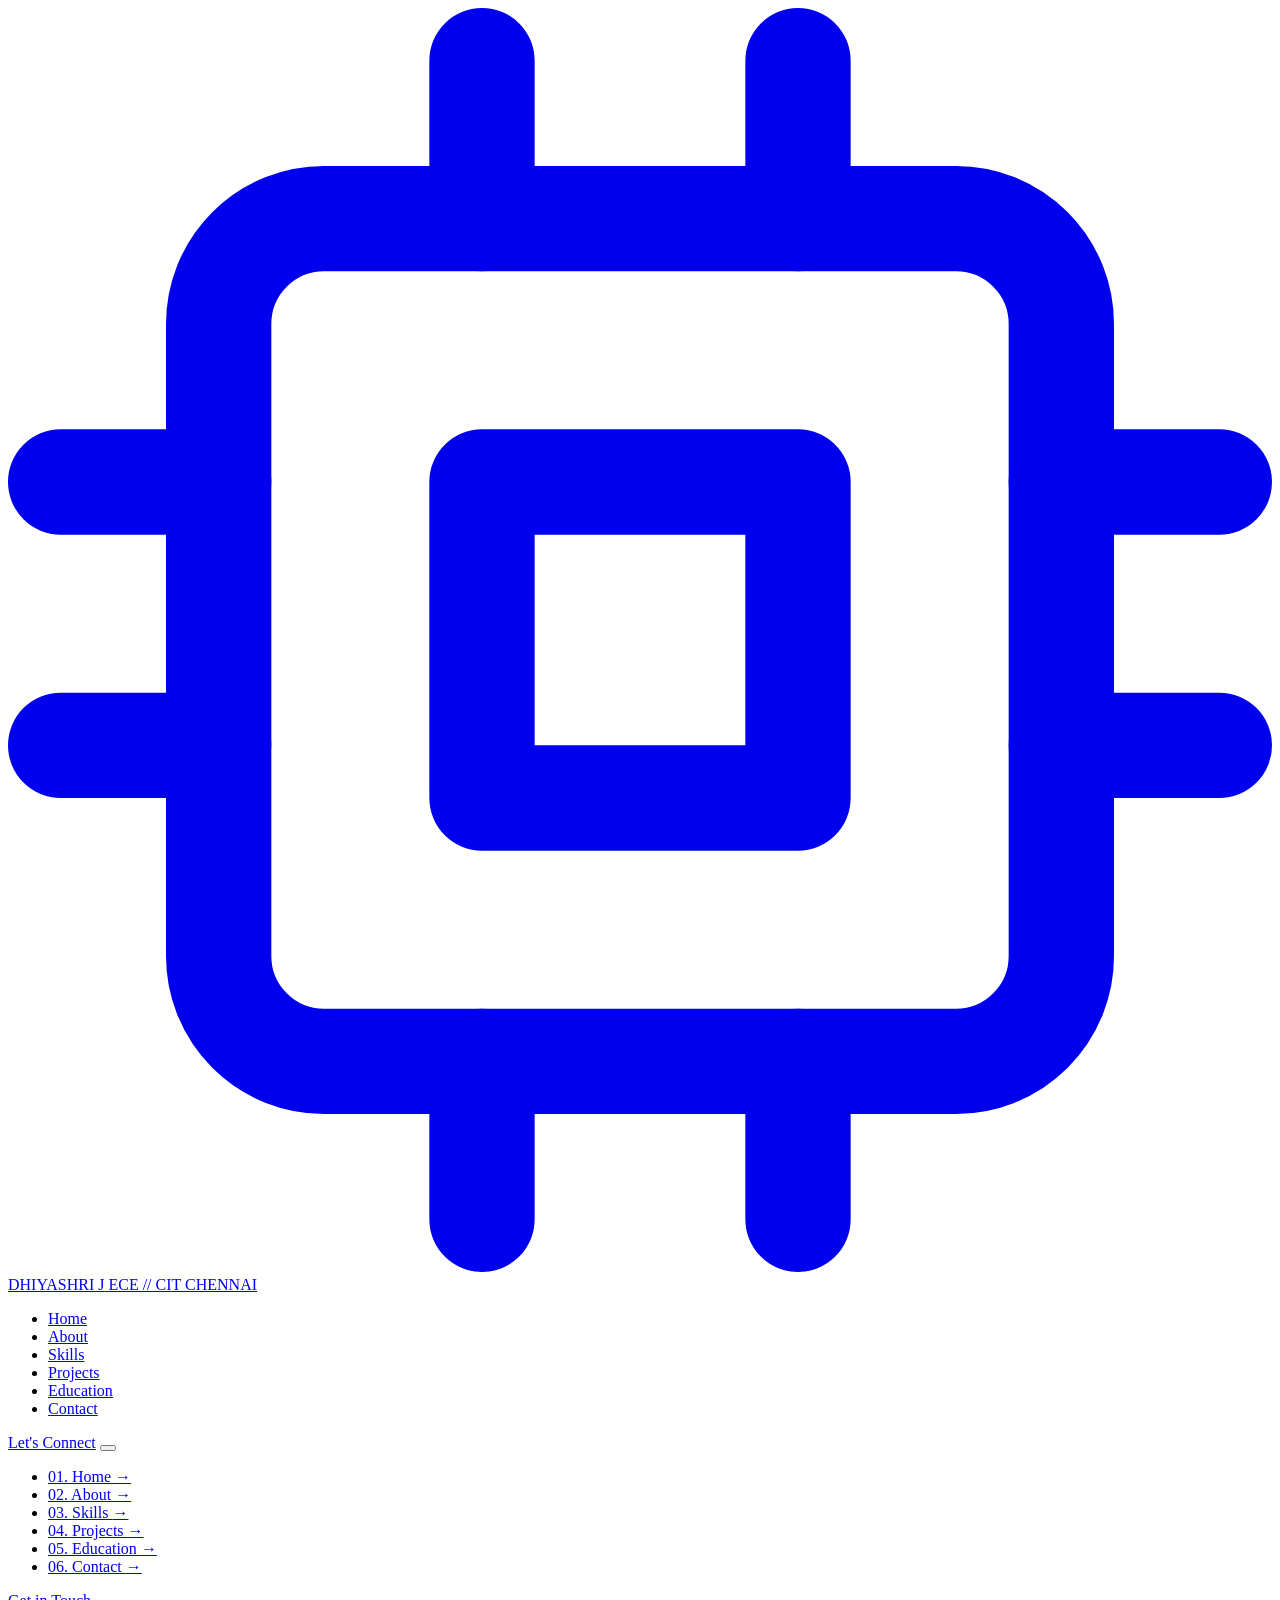
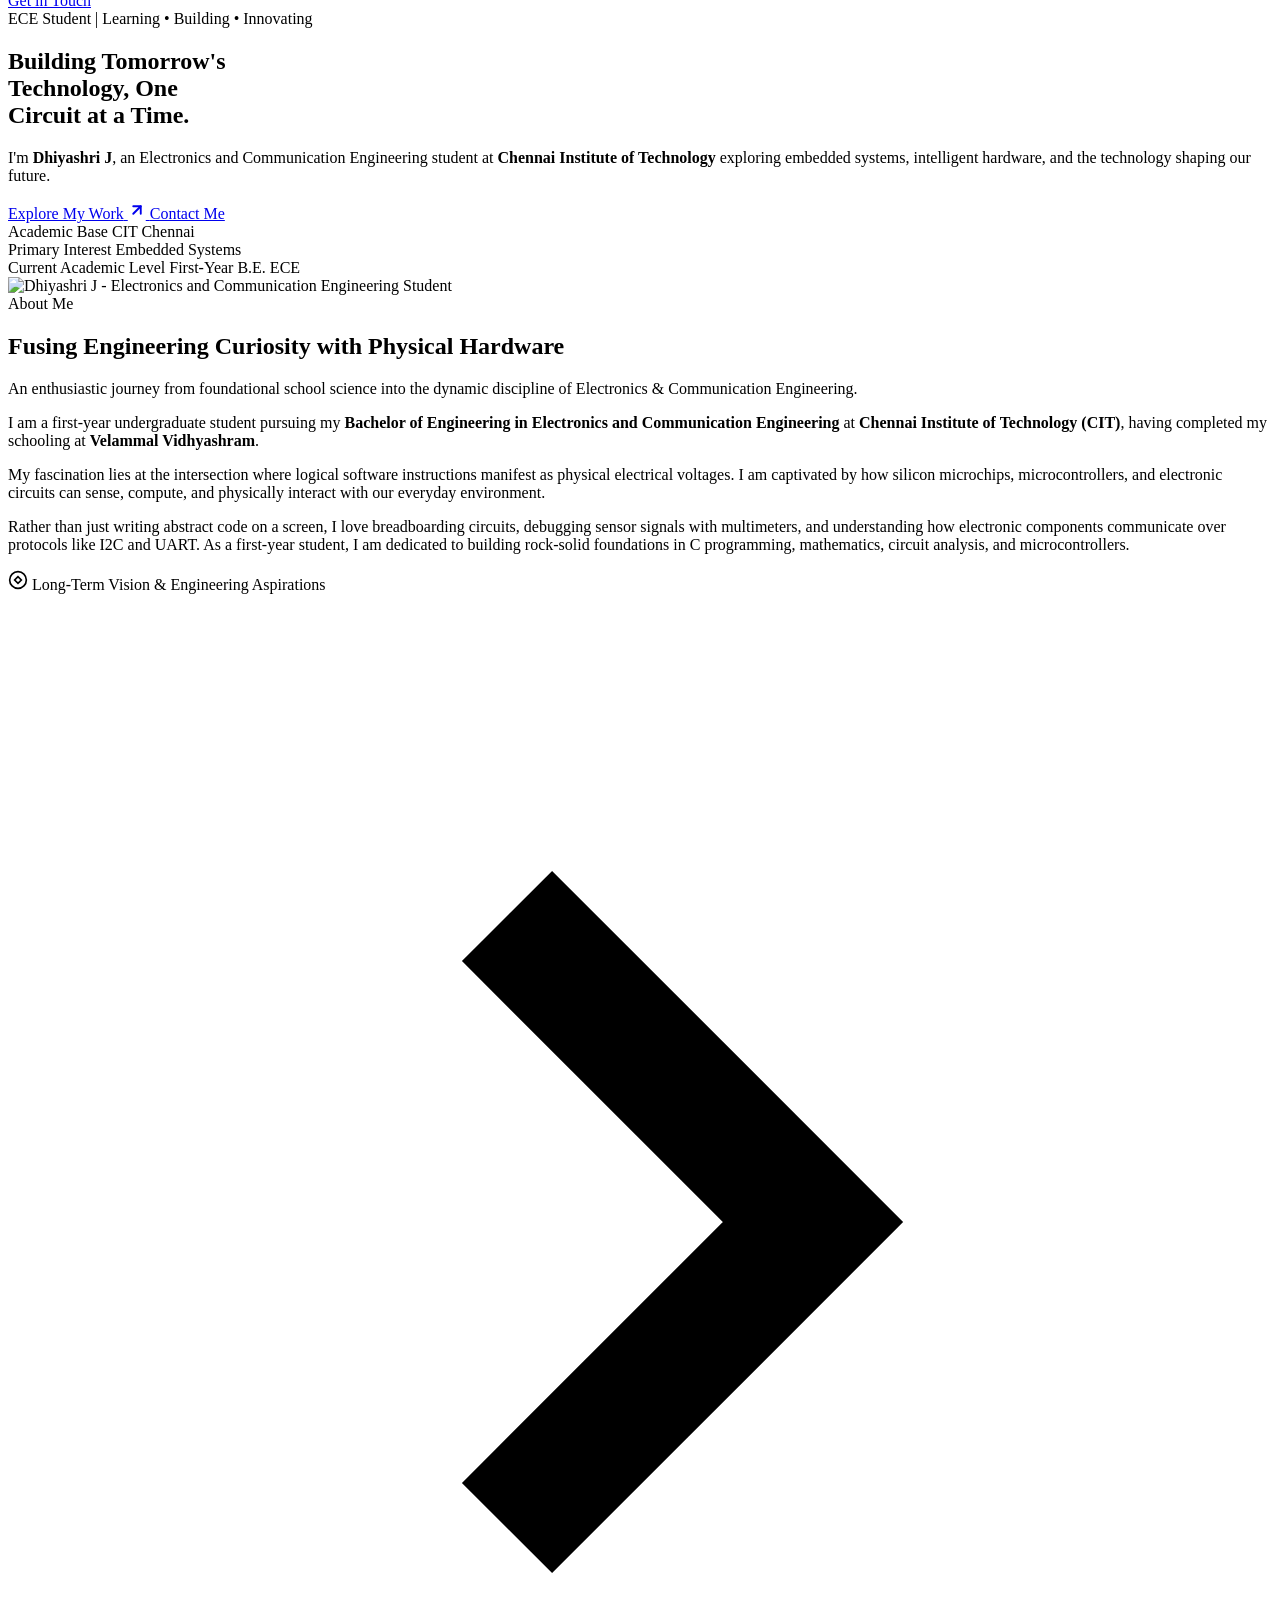
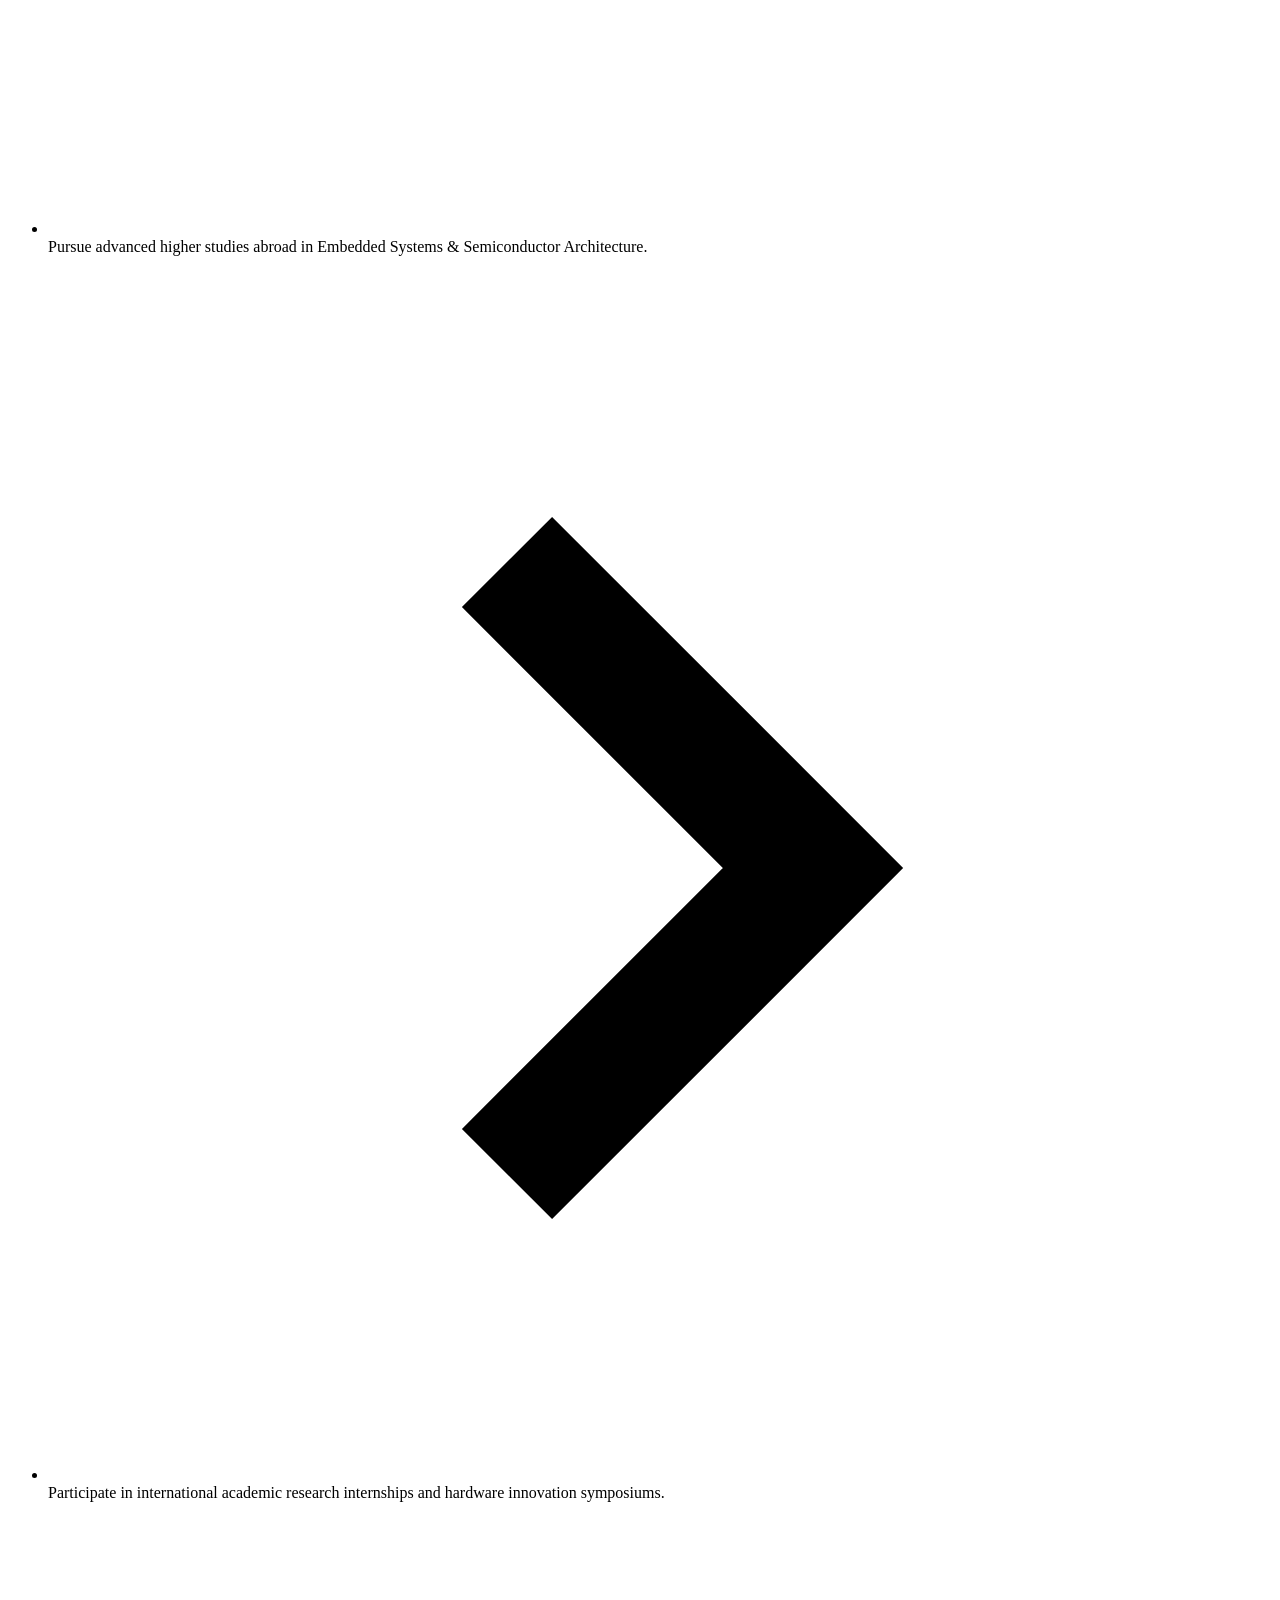
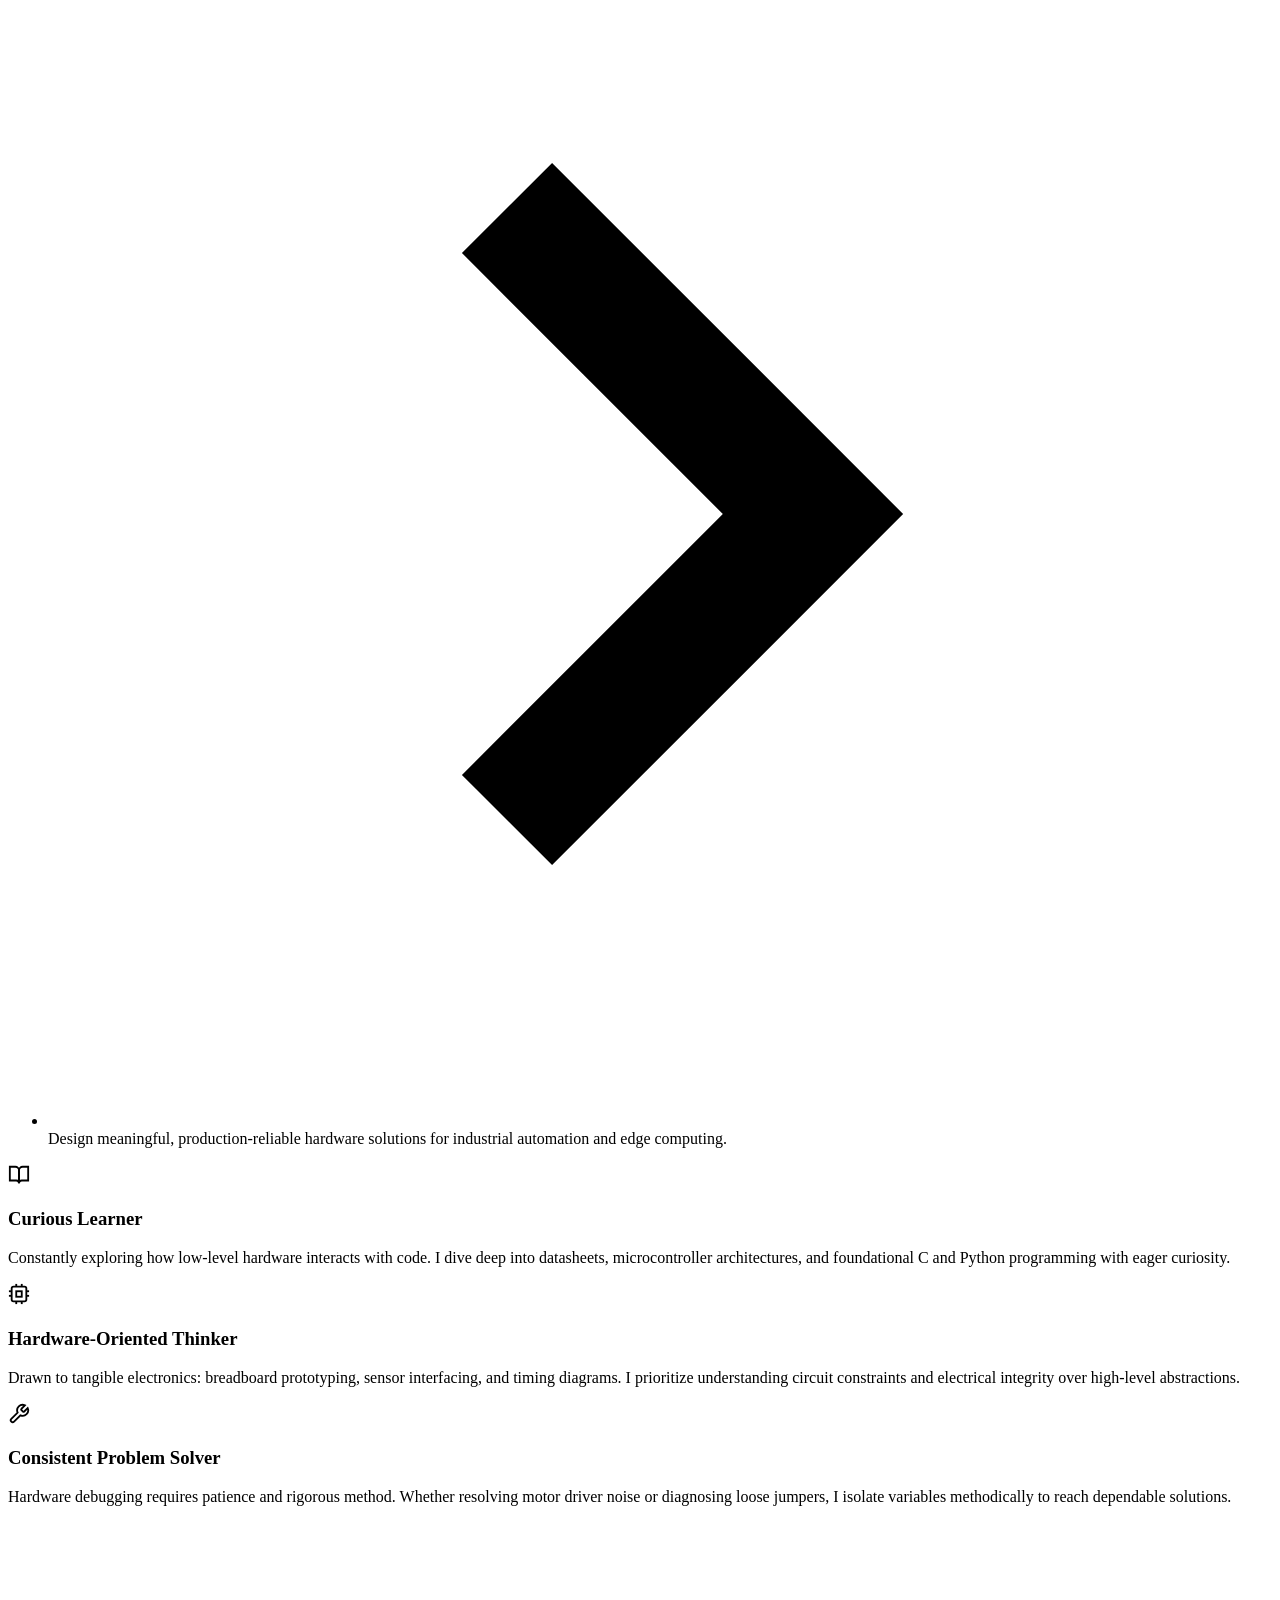
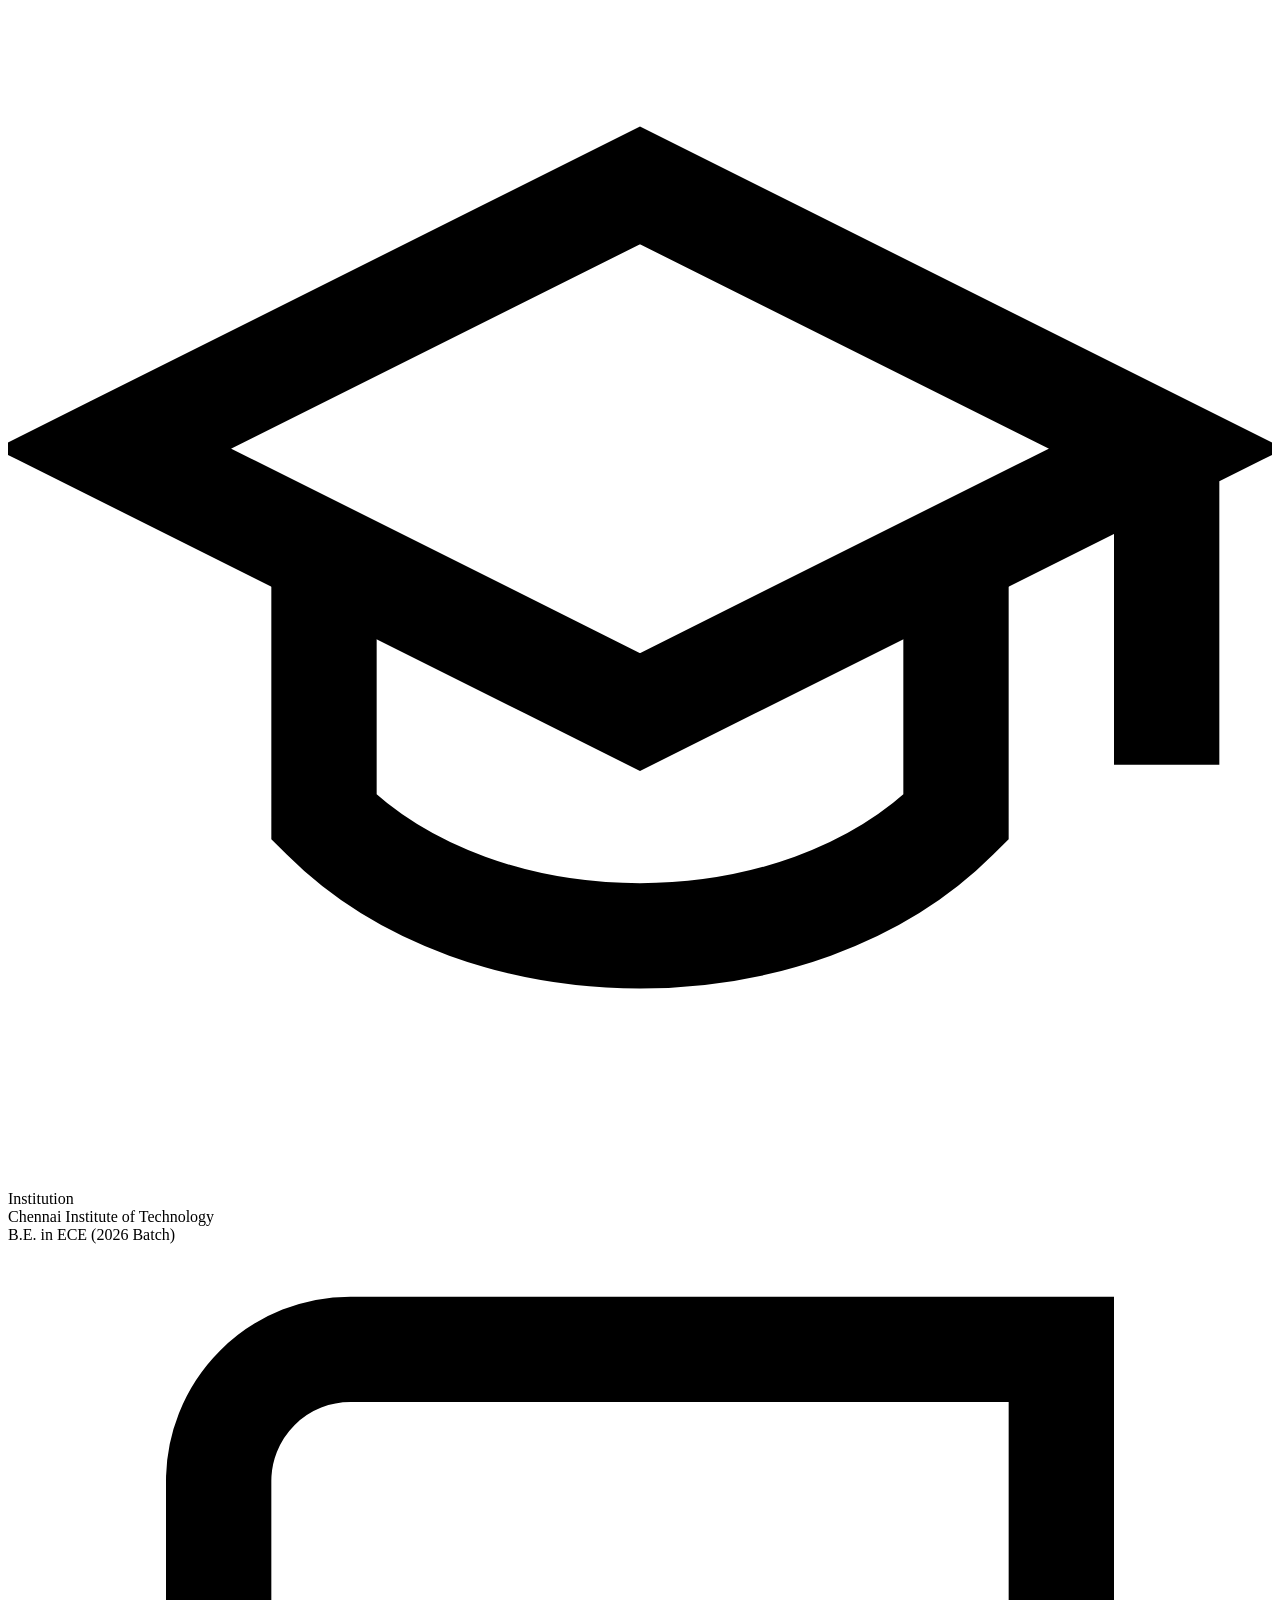
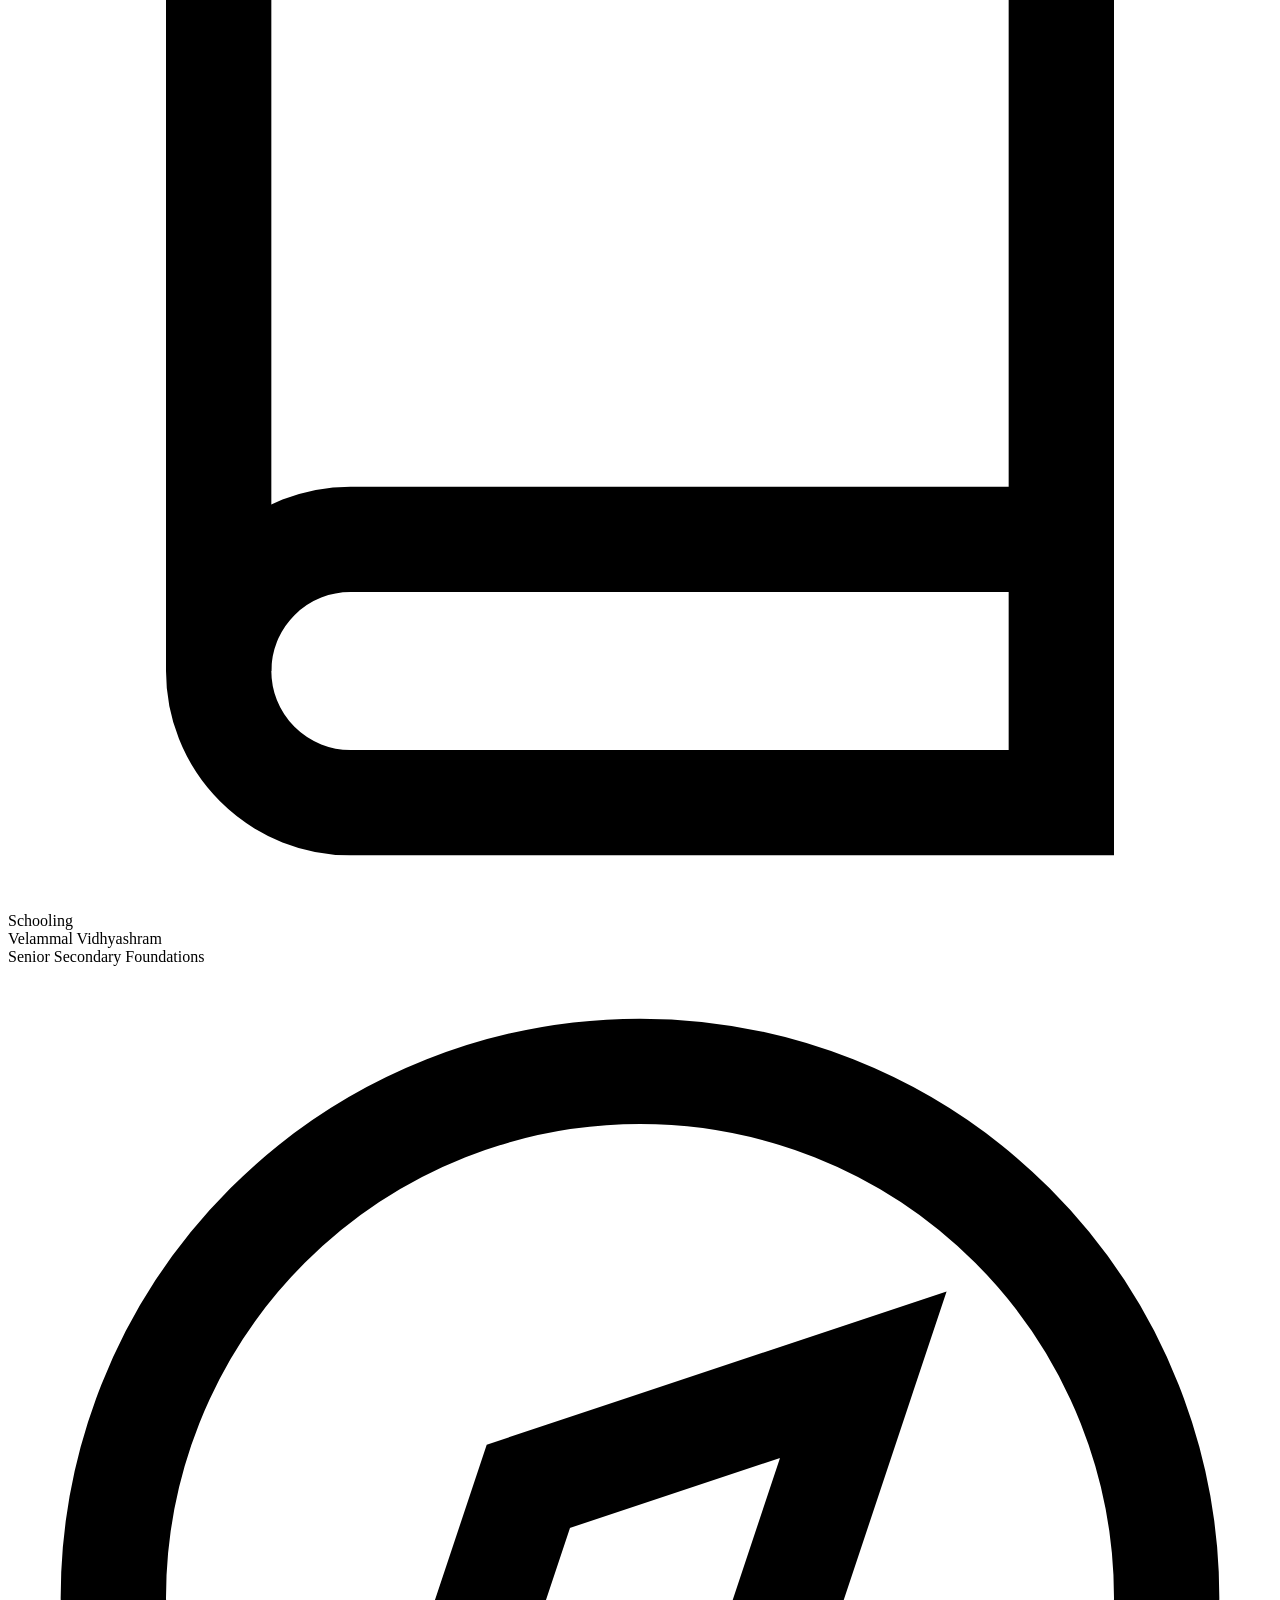
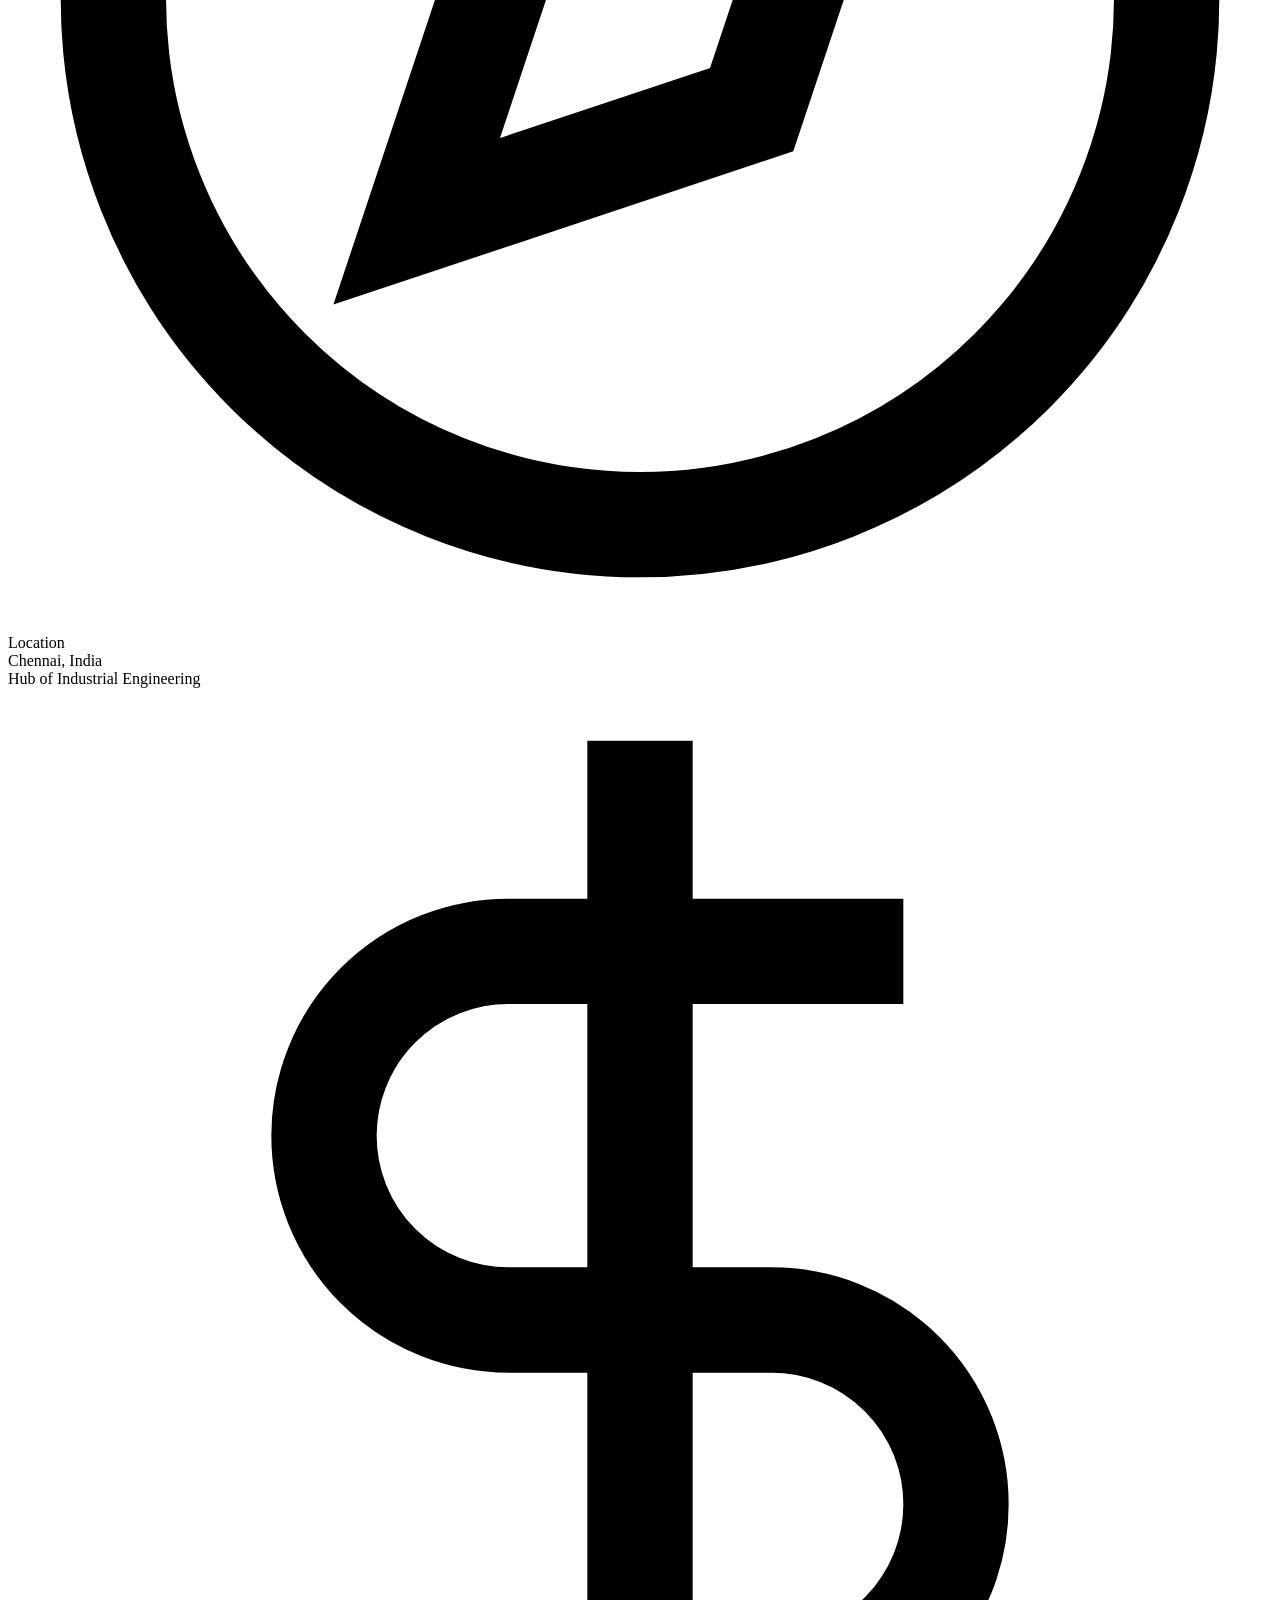
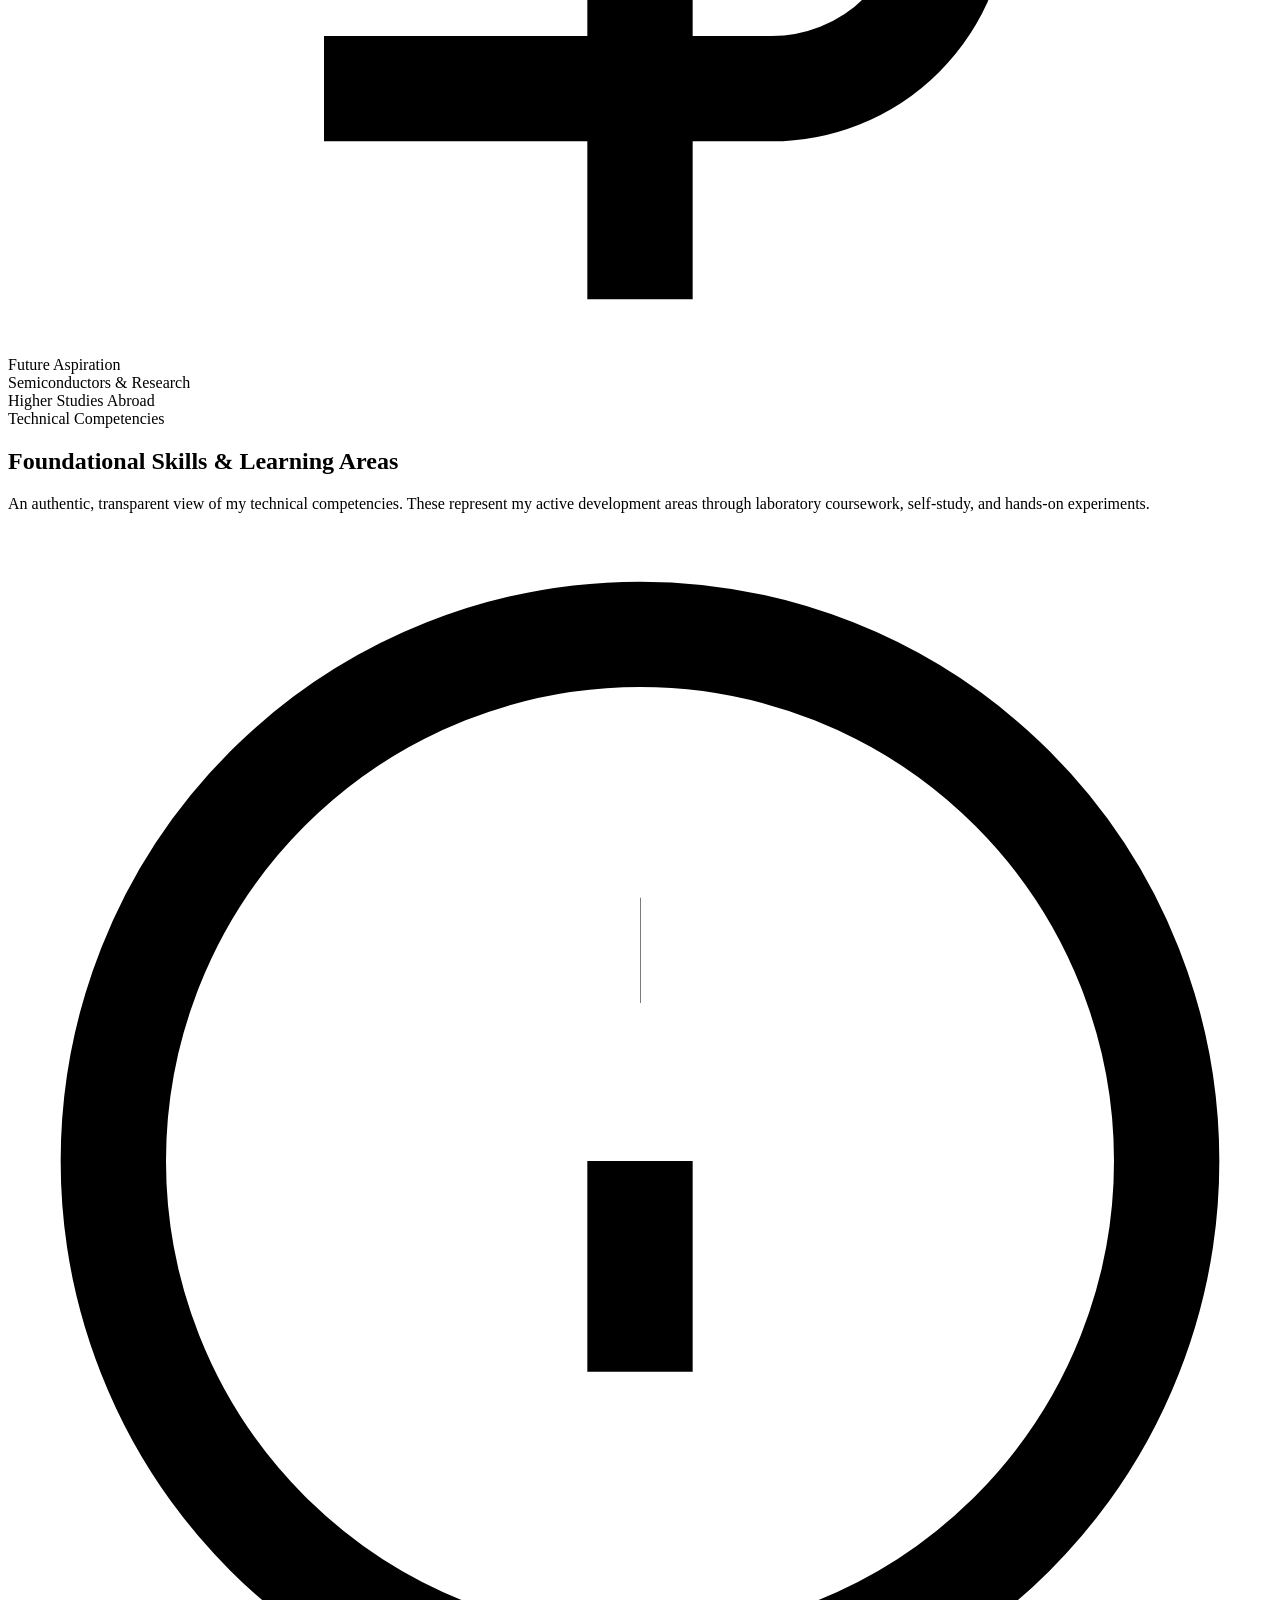
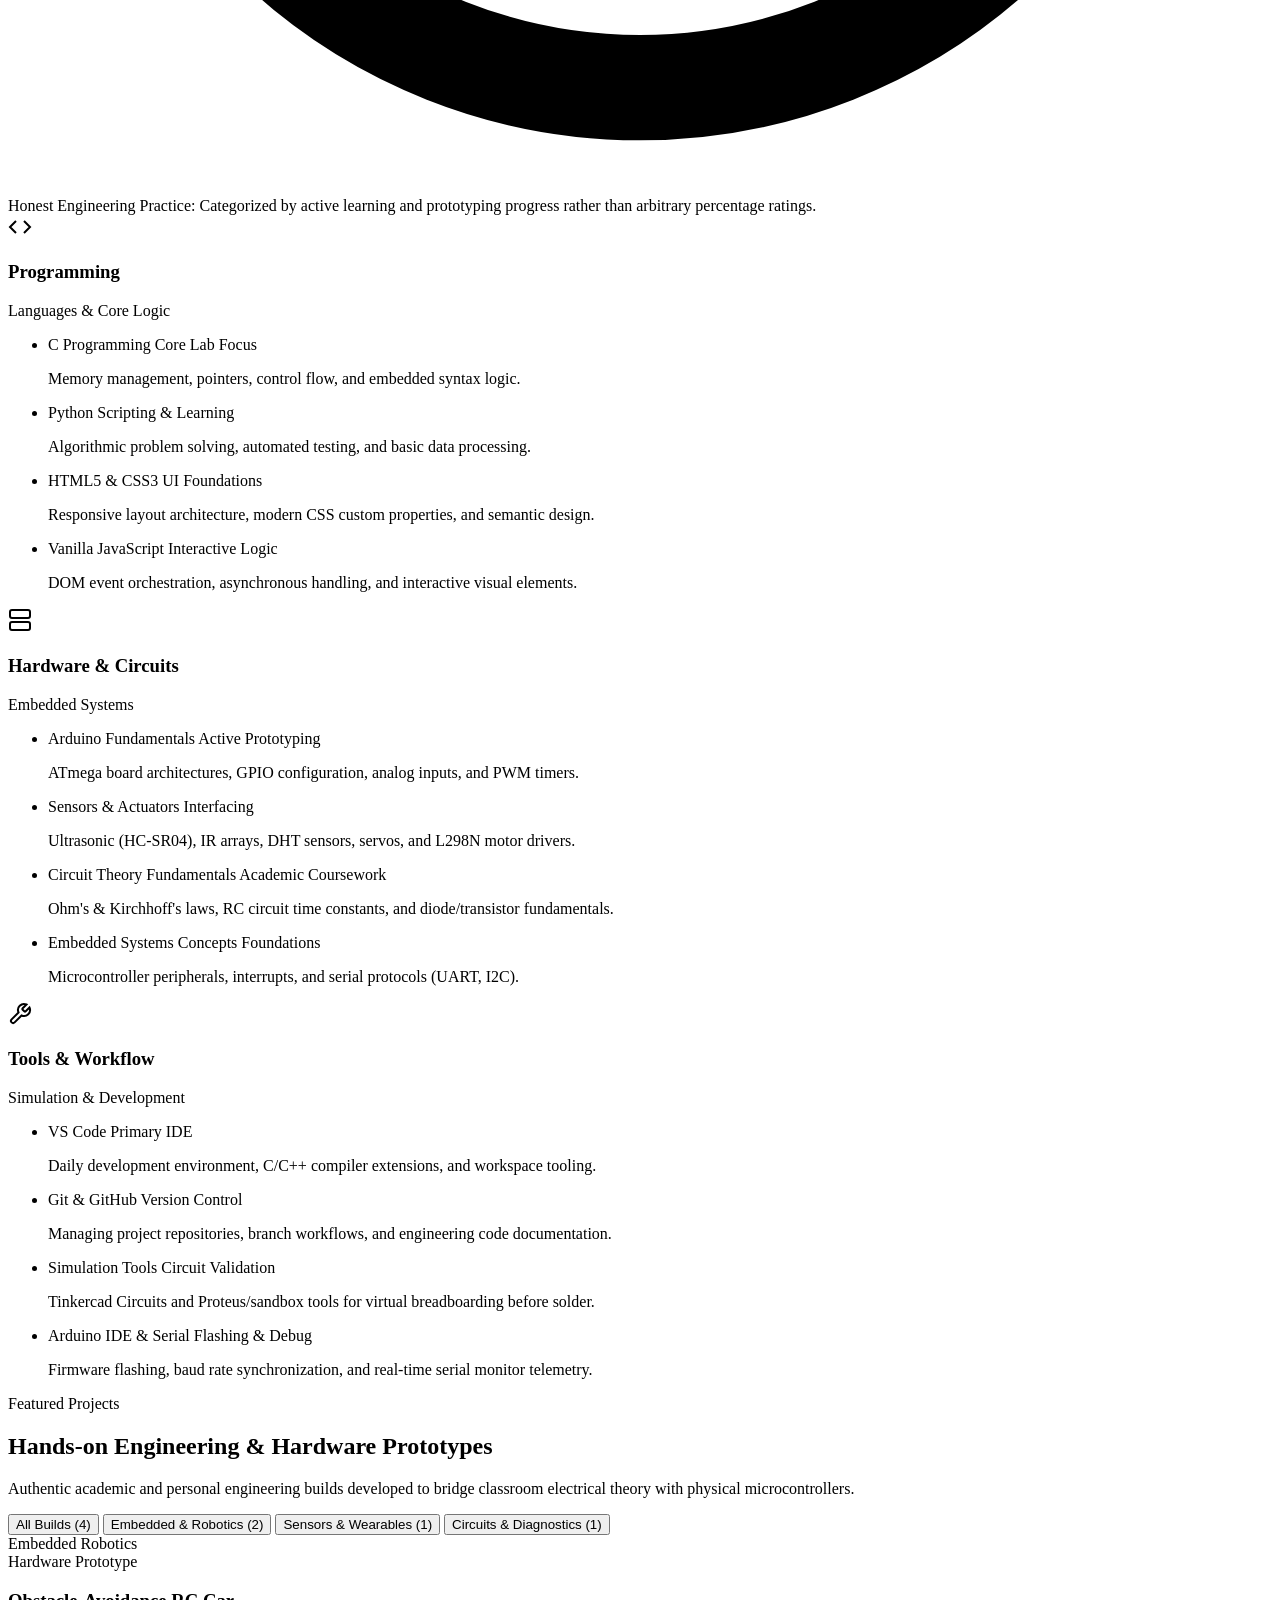
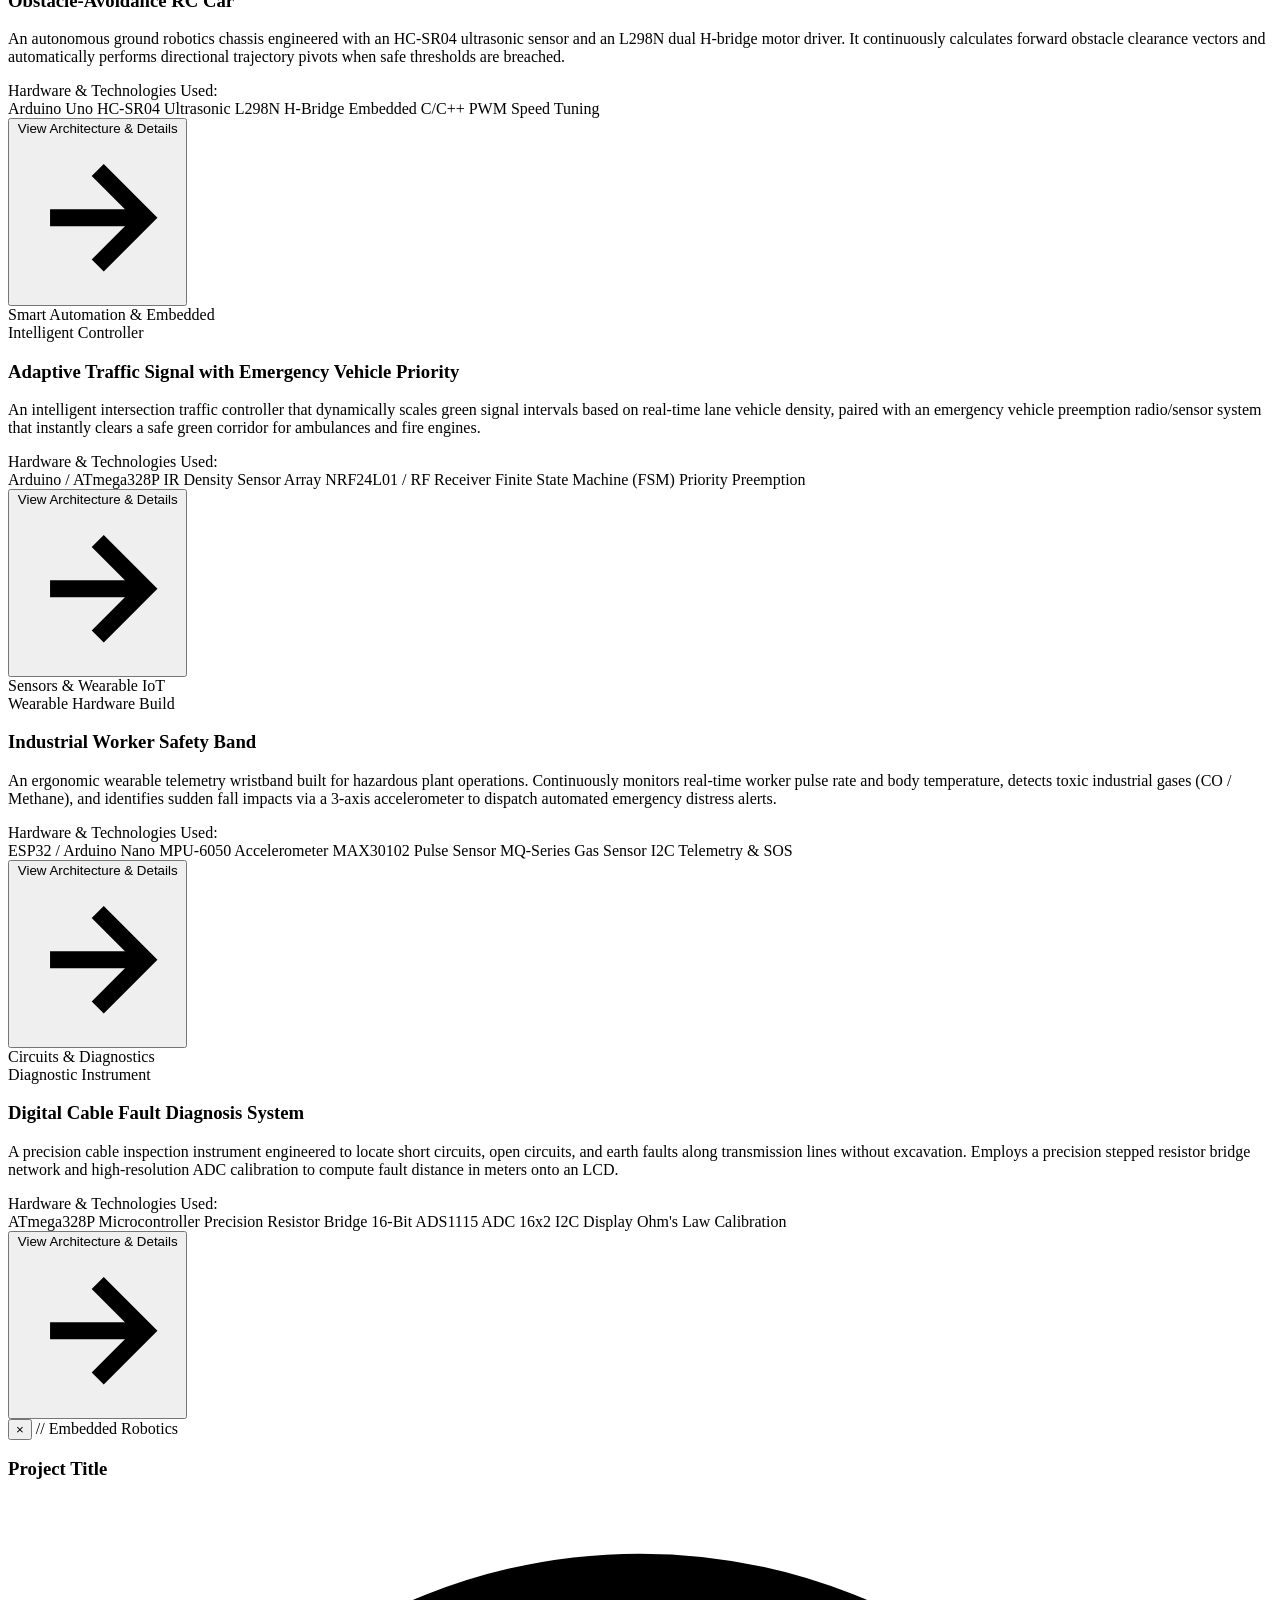
==== index.html @ 7d1a21f6 "feat : index.html file added" ====
<!DOCTYPE html>
<html lang="en">
<head>
  <meta charset="UTF-8">
  <meta name="viewport" content="width=device-width, initial-scale=1.0">
  <title>Dhiyashri J | ECE Student & Aspiring Embedded Systems Engineer</title>
  <meta name="description" content="Personal portfolio of Dhiyashri J, a first-year Electronics and Communication Engineering student at Chennai Institute of Technology (CIT) exploring embedded systems, intelligent hardware, and circuit design.">
  <meta name="keywords" content="Dhiyashri J, Electronics and Communication Engineering, CIT Chennai, Embedded Systems, Arduino, Microcontrollers, Circuit Design, Velammal Vidhyashram">
  <meta name="author" content="Dhiyashri J">

  <!-- Google Fonts Preconnect & Stylesheets -->
  <link rel="preconnect" href="https://fonts.googleapis.com">
  <link rel="preconnect" href="https://fonts.gstatic.com" crossorigin>
  <link href="https://fonts.googleapis.com/css2?family=Inter:wght@300;400;500;600;700&family=JetBrains+Mono:wght@400;500;700&family=Space+Grotesk:wght@500;600;700;800&display=swap" rel="stylesheet">

  <!-- Main Stylesheet -->
  <link rel="stylesheet" href="style.css">
</head>
<body>

  <!-- Ambient Background Lighting -->
  <div class="ambient-glow glow-1" aria-hidden="true"></div>
  <div class="ambient-glow glow-2" aria-hidden="true"></div>
  <div class="ambient-glow glow-3" aria-hidden="true"></div>

  <!-- ==========================================================================
       NAVIGATION BAR
       ========================================================================== -->
  <header class="navbar" id="navbar">
    <div class="container nav-container">
      <a href="#hero" class="nav-logo" aria-label="Dhiyashri J Home">
        <div class="logo-mark">
          <!-- Stylized Microchip / Integrated Circuit Icon -->
          <svg viewBox="0 0 24 24" fill="none" stroke="currentColor" stroke-width="2" stroke-linecap="round" stroke-linejoin="round">
            <rect x="4" y="4" width="16" height="16" rx="2"></rect>
            <rect x="9" y="9" width="6" height="6"></rect>
            <path d="M9 1v3M15 1v3M9 20v3M15 20v3M20 9h3M20 14h3M1 9h3M1 14h3"></path>
          </svg>
        </div>
        <div class="logo-text">
          <span class="logo-title">DHIYASHRI J</span>
          <span class="logo-subtitle">ECE // CIT CHENNAI</span>
        </div>
      </a>

      <!-- Desktop Nav Menu -->
      <nav aria-label="Primary Navigation">
        <ul class="nav-menu">
          <li><a href="#hero" class="nav-link active">Home</a></li>
          <li><a href="#about" class="nav-link">About</a></li>
          <li><a href="#skills" class="nav-link">Skills</a></li>
          <li><a href="#projects" class="nav-link">Projects</a></li>
          <li><a href="#education" class="nav-link">Education</a></li>
          <li><a href="#contact" class="nav-link">Contact</a></li>
        </ul>
      </nav>

      <!-- Desktop CTA & Mobile Toggle -->
      <div class="nav-actions">
        <a href="#contact" class="btn btn-primary btn-sm">Let's Connect</a>
        <button class="nav-toggle" id="navToggle" aria-label="Toggle navigation menu" aria-expanded="false">
          <span></span>
          <span></span>
          <span></span>
        </button>
      </div>
    </div>
  </header>

  <!-- Mobile Navigation Drawer -->
  <div class="mobile-nav-backdrop" id="mobileBackdrop" aria-hidden="true"></div>
  <div class="mobile-nav" id="mobileNav">
    <ul class="mobile-links">
      <li><a href="#hero" class="mobile-link">01. Home <span>&rarr;</span></a></li>
      <li><a href="#about" class="mobile-link">02. About <span>&rarr;</span></a></li>
      <li><a href="#skills" class="mobile-link">03. Skills <span>&rarr;</span></a></li>
      <li><a href="#projects" class="mobile-link">04. Projects <span>&rarr;</span></a></li>
      <li><a href="#education" class="mobile-link">05. Education <span>&rarr;</span></a></li>
      <li><a href="#contact" class="mobile-link">06. Contact <span>&rarr;</span></a></li>
    </ul>
    <div>
      <a href="#contact" class="btn btn-primary" style="width: 100%;">Get in Touch</a>
    </div>
  </div>

  <main>
    <!-- ==========================================================================
         HERO SECTION
         ========================================================================== -->
    <section class="hero" id="hero">
      <div class="container hero-grid">
        <!-- Hero Text Content -->
        <div class="hero-content">
          <div class="hero-badge">
            <span class="pulse-dot" aria-hidden="true"></span>
            <span>ECE Student | Learning • Building • Innovating</span>
          </div>

          <h1 class="hero-headline">
            Building Tomorrow's <br>
            <span class="gradient-text">Technology</span>, One <br>
            <span class="gradient-text-violet">Circuit</span> at a Time.
          </h1>

          <p class="hero-subtitle">
            I'm <strong>Dhiyashri J</strong>, an Electronics and Communication Engineering student at <strong>Chennai Institute of Technology</strong> exploring embedded systems, intelligent hardware, and the technology shaping our future.
          </p>

          <div class="hero-cta">
            <a href="#projects" class="btn btn-primary btn-lg">
              <span>Explore My Work</span>
              <svg width="18" height="18" viewBox="0 0 24 24" fill="none" stroke="currentColor" stroke-width="2.5" stroke-linecap="round" stroke-linejoin="round">
                <line x1="7" y1="17" x2="17" y2="7"></line>
                <polyline points="7 7 17 7 17 17"></polyline>
              </svg>
            </a>
            <a href="#contact" class="btn btn-secondary btn-lg">Contact Me</a>
          </div>

          <div class="hero-meta">
            <div class="meta-item">
              <span class="meta-label">Academic Base</span>
              <span class="meta-value">CIT Chennai</span>
            </div>
            <div class="meta-item">
              <span class="meta-label">Primary Interest</span>
              <span class="meta-value">Embedded Systems</span>
            </div>
            <div class="meta-item">
              <span class="meta-label">Current Academic Level</span>
              <span class="meta-value">First-Year B.E. ECE</span>
            </div>
          </div>
        </div>

        <!-- Hero Visual: Clean Round Profile Photo with Mild Edge Glow -->
        <div class="hero-visual">
          <div class="round-profile-wrapper">
            <div class="round-profile-glow" aria-hidden="true"></div>
            <img src="profile.png" alt="Dhiyashri J - Electronics and Communication Engineering Student" class="round-profile-img">
          </div>
        </div>
      </div>
    </section>

    <!-- ==========================================================================
         ABOUT ME SECTION
         ========================================================================== -->
    <section class="about-section" id="about">
      <div class="container">
        <div class="section-header">
          <span class="section-tag">About Me</span>
          <h2 class="section-title">
            Fusing Engineering Curiosity with <span class="gradient-text">Physical Hardware</span>
          </h2>
          <p class="section-subtitle">
            An enthusiastic journey from foundational school science into the dynamic discipline of Electronics & Communication Engineering.
          </p>
        </div>

        <div class="about-grid">
          <!-- Left Column: Biography Narrative -->
          <div class="about-narrative">
            <p class="lead-paragraph">
              I am a first-year undergraduate student pursuing my <strong>Bachelor of Engineering in Electronics and Communication Engineering</strong> at <strong>Chennai Institute of Technology (CIT)</strong>, having completed my schooling at <strong>Velammal Vidhyashram</strong>.
            </p>
            <p>
              My fascination lies at the intersection where logical software instructions manifest as physical electrical voltages. I am captivated by how silicon microchips, microcontrollers, and electronic circuits can sense, compute, and physically interact with our everyday environment.
            </p>
            <p>
              Rather than just writing abstract code on a screen, I love breadboarding circuits, debugging sensor signals with multimeters, and understanding how electronic components communicate over protocols like I2C and UART. As a first-year student, I am dedicated to building rock-solid foundations in C programming, mathematics, circuit analysis, and microcontrollers.
            </p>

            <!-- Future Goals Card -->
            <div class="aspirations-box">
              <div class="aspirations-header">
                <svg width="20" height="20" viewBox="0 0 24 24" fill="none" stroke="currentColor" stroke-width="2">
                  <circle cx="12" cy="12" r="10"></circle>
                  <polygon points="12 8 8 12 12 16 16 12 12 8"></polygon>
                </svg>
                <span>Long-Term Vision & Engineering Aspirations</span>
              </div>
              <ul class="aspirations-list">
                <li>
                  <svg viewBox="0 0 24 24" fill="none" stroke="currentColor" stroke-width="2.5"><polyline points="9 18 15 12 9 6"></polyline></svg>
                  <span>Pursue advanced higher studies abroad in Embedded Systems & Semiconductor Architecture.</span>
                </li>
                <li>
                  <svg viewBox="0 0 24 24" fill="none" stroke="currentColor" stroke-width="2.5"><polyline points="9 18 15 12 9 6"></polyline></svg>
                  <span>Participate in international academic research internships and hardware innovation symposiums.</span>
                </li>
                <li>
                  <svg viewBox="0 0 24 24" fill="none" stroke="currentColor" stroke-width="2.5"><polyline points="9 18 15 12 9 6"></polyline></svg>
                  <span>Design meaningful, production-reliable hardware solutions for industrial automation and edge computing.</span>
                </li>
              </ul>
            </div>
          </div>

          <!-- Right Column: Three Core Qualities -->
          <div class="qualities-stack">
            <!-- Quality 1 -->
            <div class="glass-card quality-card">
              <div class="quality-icon">
                <svg width="22" height="22" viewBox="0 0 24 24" fill="none" stroke="currentColor" stroke-width="2">
                  <path d="M2 3h6a4 4 0 0 1 4 4v14a3 3 0 0 0-3-3H2z"></path>
                  <path d="M22 3h-6a4 4 0 0 0-4 4v14a3 3 0 0 1 3-3h7z"></path>
                </svg>
              </div>
              <div>
                <h3 class="quality-title">Curious Learner</h3>
                <p class="quality-desc">
                  Constantly exploring how low-level hardware interacts with code. I dive deep into datasheets, microcontroller architectures, and foundational C and Python programming with eager curiosity.
                </p>
              </div>
            </div>

            <!-- Quality 2 -->
            <div class="glass-card quality-card">
              <div class="quality-icon">
                <svg width="22" height="22" viewBox="0 0 24 24" fill="none" stroke="currentColor" stroke-width="2">
                  <rect x="4" y="4" width="16" height="16" rx="2"></rect>
                  <rect x="9" y="9" width="6" height="6"></rect>
                  <line x1="9" y1="1" x2="9" y2="4"></line>
                  <line x1="15" y1="1" x2="15" y2="4"></line>
                  <line x1="9" y1="20" x2="9" y2="23"></line>
                  <line x1="15" y1="20" x2="15" y2="23"></line>
                  <line x1="20" y1="9" x2="23" y2="9"></line>
                  <line x1="20" y1="14" x2="23" y2="14"></line>
                  <line x1="1" y1="9" x2="4" y2="9"></line>
                  <line x1="1" y1="14" x2="4" y2="14"></line>
                </svg>
              </div>
              <div>
                <h3 class="quality-title">Hardware-Oriented Thinker</h3>
                <p class="quality-desc">
                  Drawn to tangible electronics: breadboard prototyping, sensor interfacing, and timing diagrams. I prioritize understanding circuit constraints and electrical integrity over high-level abstractions.
                </p>
              </div>
            </div>

            <!-- Quality 3 -->
            <div class="glass-card quality-card">
              <div class="quality-icon">
                <svg width="22" height="22" viewBox="0 0 24 24" fill="none" stroke="currentColor" stroke-width="2">
                  <path d="M14.7 6.3a1 1 0 0 0 0 1.4l1.6 1.6a1 1 0 0 0 1.4 0l3.77-3.77a6 6 0 0 1-7.94 7.94l-6.91 6.91a2.12 2.12 0 0 1-3-3l6.91-6.91a6 6 0 0 1 7.94-7.94l-3.76 3.76z"></path>
                </svg>
              </div>
              <div>
                <h3 class="quality-title">Consistent Problem Solver</h3>
                <p class="quality-desc">
                  Hardware debugging requires patience and rigorous method. Whether resolving motor driver noise or diagnosing loose jumpers, I isolate variables methodically to reach dependable solutions.
                </p>
              </div>
            </div>
          </div>
        </div>

        <!-- Academic Snapshot Mini Bar -->
        <div class="academic-snapshot-bar">
          <div class="glass-card snapshot-card">
            <svg class="snapshot-icon" viewBox="0 0 24 24" fill="none" stroke="currentColor" stroke-width="2">
              <path d="M22 10v6M2 10l10-5 10 5-10 5z"></path>
              <path d="M6 12v5c3 3 9 3 12 0v-5"></path>
            </svg>
            <span class="snapshot-label">Institution</span>
            <div class="snapshot-value">Chennai Institute of Technology</div>
            <div class="snapshot-detail">B.E. in ECE (2026 Batch)</div>
          </div>

          <div class="glass-card snapshot-card">
            <svg class="snapshot-icon" viewBox="0 0 24 24" fill="none" stroke="currentColor" stroke-width="2">
              <path d="M4 19.5A2.5 2.5 0 0 1 6.5 17H20"></path>
              <path d="M6.5 2H20v20H6.5A2.5 2.5 0 0 1 4 19.5v-15A2.5 2.5 0 0 1 6.5 2z"></path>
            </svg>
            <span class="snapshot-label">Schooling</span>
            <div class="snapshot-value">Velammal Vidhyashram</div>
            <div class="snapshot-detail">Senior Secondary Foundations</div>
          </div>

          <div class="glass-card snapshot-card">
            <svg class="snapshot-icon" viewBox="0 0 24 24" fill="none" stroke="currentColor" stroke-width="2">
              <circle cx="12" cy="12" r="10"></circle>
              <polygon points="16.24 7.76 14.12 14.12 7.76 16.24 9.88 9.88 16.24 7.76"></polygon>
            </svg>
            <span class="snapshot-label">Location</span>
            <div class="snapshot-value">Chennai, India</div>
            <div class="snapshot-detail">Hub of Industrial Engineering</div>
          </div>

          <div class="glass-card snapshot-card">
            <svg class="snapshot-icon" viewBox="0 0 24 24" fill="none" stroke="currentColor" stroke-width="2">
              <line x1="12" y1="1" x2="12" y2="23"></line>
              <path d="M17 5H9.5a3.5 3.5 0 0 0 0 7h5a3.5 3.5 0 0 1 0 7H6"></path>
            </svg>
            <span class="snapshot-label">Future Aspiration</span>
            <div class="snapshot-value">Semiconductors & Research</div>
            <div class="snapshot-detail">Higher Studies Abroad</div>
          </div>
        </div>
      </div>
    </section>

    <!-- ==========================================================================
         TECHNICAL SKILLS SECTION
         ========================================================================== -->
    <section class="skills-section" id="skills">
      <div class="container">
        <div class="section-header">
          <span class="section-tag">Technical Competencies</span>
          <h2 class="section-title">
            Foundational Skills & <span class="gradient-text">Learning Areas</span>
          </h2>
          <p class="section-subtitle">
            An authentic, transparent view of my technical competencies. These represent my active development areas through laboratory coursework, self-study, and hands-on experiments.
          </p>
        </div>

        <div class="skills-disclaimer">
          <svg viewBox="0 0 24 24" fill="none" stroke="currentColor" stroke-width="2">
            <circle cx="12" cy="12" r="10"></circle>
            <line x1="12" y1="16" x2="12" y2="12"></line>
            <line x1="12" y1="8" x2="12.01" y2="8"></line>
          </svg>
          <span>Honest Engineering Practice: Categorized by active learning and prototyping progress rather than arbitrary percentage ratings.</span>
        </div>

        <div class="skills-grid">
          <!-- Category 1: Programming & Software -->
          <div class="glass-card skill-card">
            <div class="skill-card-header">
              <div class="skill-cat-icon">
                <svg width="24" height="24" viewBox="0 0 24 24" fill="none" stroke="currentColor" stroke-width="2">
                  <polyline points="16 18 22 12 16 6"></polyline>
                  <polyline points="8 6 2 12 8 18"></polyline>
                </svg>
              </div>
              <div>
                <h3 class="skill-cat-title">Programming</h3>
                <span class="skill-cat-subtitle">Languages & Core Logic</span>
              </div>
            </div>

            <ul class="skill-items-list">
              <li class="skill-item">
                <div class="skill-item-top">
                  <span class="skill-name"><span class="skill-bullet"></span> C Programming</span>
                  <span class="skill-stage-tag">Core Lab Focus</span>
                </div>
                <p class="skill-desc">Memory management, pointers, control flow, and embedded syntax logic.</p>
              </li>

              <li class="skill-item">
                <div class="skill-item-top">
                  <span class="skill-name"><span class="skill-bullet"></span> Python</span>
                  <span class="skill-stage-tag">Scripting & Learning</span>
                </div>
                <p class="skill-desc">Algorithmic problem solving, automated testing, and basic data processing.</p>
              </li>

              <li class="skill-item">
                <div class="skill-item-top">
                  <span class="skill-name"><span class="skill-bullet"></span> HTML5 & CSS3</span>
                  <span class="skill-stage-tag">UI Foundations</span>
                </div>
                <p class="skill-desc">Responsive layout architecture, modern CSS custom properties, and semantic design.</p>
              </li>

              <li class="skill-item">
                <div class="skill-item-top">
                  <span class="skill-name"><span class="skill-bullet"></span> Vanilla JavaScript</span>
                  <span class="skill-stage-tag">Interactive Logic</span>
                </div>
                <p class="skill-desc">DOM event orchestration, asynchronous handling, and interactive visual elements.</p>
              </li>
            </ul>
          </div>

          <!-- Category 2: Electronics & Hardware -->
          <div class="glass-card skill-card">
            <div class="skill-card-header">
              <div class="skill-cat-icon">
                <svg width="24" height="24" viewBox="0 0 24 24" fill="none" stroke="currentColor" stroke-width="2">
                  <rect x="2" y="2" width="20" height="8" rx="2" ry="2"></rect>
                  <rect x="2" y="14" width="20" height="8" rx="2" ry="2"></rect>
                  <line x1="6" y1="6" x2="6.01" y2="6"></line>
                  <line x1="6" y1="18" x2="6.01" y2="18"></line>
                </svg>
              </div>
              <div>
                <h3 class="skill-cat-title">Hardware & Circuits</h3>
                <span class="skill-cat-subtitle">Embedded Systems</span>
              </div>
            </div>

            <ul class="skill-items-list">
              <li class="skill-item">
                <div class="skill-item-top">
                  <span class="skill-name"><span class="skill-bullet"></span> Arduino Fundamentals</span>
                  <span class="skill-stage-tag">Active Prototyping</span>
                </div>
                <p class="skill-desc">ATmega board architectures, GPIO configuration, analog inputs, and PWM timers.</p>
              </li>

              <li class="skill-item">
                <div class="skill-item-top">
                  <span class="skill-name"><span class="skill-bullet"></span> Sensors & Actuators</span>
                  <span class="skill-stage-tag">Interfacing</span>
                </div>
                <p class="skill-desc">Ultrasonic (HC-SR04), IR arrays, DHT sensors, servos, and L298N motor drivers.</p>
              </li>

              <li class="skill-item">
                <div class="skill-item-top">
                  <span class="skill-name"><span class="skill-bullet"></span> Circuit Theory Fundamentals</span>
                  <span class="skill-stage-tag">Academic Coursework</span>
                </div>
                <p class="skill-desc">Ohm's & Kirchhoff's laws, RC circuit time constants, and diode/transistor fundamentals.</p>
              </li>

              <li class="skill-item">
                <div class="skill-item-top">
                  <span class="skill-name"><span class="skill-bullet"></span> Embedded Systems Concepts</span>
                  <span class="skill-stage-tag">Foundations</span>
                </div>
                <p class="skill-desc">Microcontroller peripherals, interrupts, and serial protocols (UART, I2C).</p>
              </li>
            </ul>
          </div>

          <!-- Category 3: Tools & Simulation -->
          <div class="glass-card skill-card">
            <div class="skill-card-header">
              <div class="skill-cat-icon">
                <svg width="24" height="24" viewBox="0 0 24 24" fill="none" stroke="currentColor" stroke-width="2">
                  <path d="M14.7 6.3a1 1 0 0 0 0 1.4l1.6 1.6a1 1 0 0 0 1.4 0l3.77-3.77a6 6 0 0 1-7.94 7.94l-6.91 6.91a2.12 2.12 0 0 1-3-3l6.91-6.91a6 6 0 0 1 7.94-7.94l-3.76 3.76z"></path>
                </svg>
              </div>
              <div>
                <h3 class="skill-cat-title">Tools & Workflow</h3>
                <span class="skill-cat-subtitle">Simulation & Development</span>
              </div>
            </div>

            <ul class="skill-items-list">
              <li class="skill-item">
                <div class="skill-item-top">
                  <span class="skill-name"><span class="skill-bullet"></span> VS Code</span>
                  <span class="skill-stage-tag">Primary IDE</span>
                </div>
                <p class="skill-desc">Daily development environment, C/C++ compiler extensions, and workspace tooling.</p>
              </li>

              <li class="skill-item">
                <div class="skill-item-top">
                  <span class="skill-name"><span class="skill-bullet"></span> Git & GitHub</span>
                  <span class="skill-stage-tag">Version Control</span>
                </div>
                <p class="skill-desc">Managing project repositories, branch workflows, and engineering code documentation.</p>
              </li>

              <li class="skill-item">
                <div class="skill-item-top">
                  <span class="skill-name"><span class="skill-bullet"></span> Simulation Tools</span>
                  <span class="skill-stage-tag">Circuit Validation</span>
                </div>
                <p class="skill-desc">Tinkercad Circuits and Proteus/sandbox tools for virtual breadboarding before solder.</p>
              </li>

              <li class="skill-item">
                <div class="skill-item-top">
                  <span class="skill-name"><span class="skill-bullet"></span> Arduino IDE & Serial</span>
                  <span class="skill-stage-tag">Flashing & Debug</span>
                </div>
                <p class="skill-desc">Firmware flashing, baud rate synchronization, and real-time serial monitor telemetry.</p>
              </li>
            </ul>
          </div>
        </div>
      </div>
    </section>

    <!-- ==========================================================================
         FEATURED PROJECTS SECTION
         ========================================================================== -->
    <section class="projects-section" id="projects">
      <div class="container">
        <div class="section-header">
          <span class="section-tag">Featured Projects</span>
          <h2 class="section-title">
            Hands-on Engineering & <span class="gradient-text">Hardware Prototypes</span>
          </h2>
          <p class="section-subtitle">
            Authentic academic and personal engineering builds developed to bridge classroom electrical theory with physical microcontrollers.
          </p>
        </div>

        <!-- Filter Buttons -->
        <div class="projects-filter-bar">
          <button class="filter-btn active" data-filter="all">All Builds (4)</button>
          <button class="filter-btn" data-filter="embedded">Embedded & Robotics (2)</button>
          <button class="filter-btn" data-filter="sensors">Sensors & Wearables (1)</button>
          <button class="filter-btn" data-filter="circuits">Circuits & Diagnostics (1)</button>
        </div>

        <div class="projects-grid">
          <!-- Project 1: Obstacle-Avoidance RC Car -->
          <div class="glass-card project-card" data-category="embedded">
            <div class="project-top">
              <span class="project-category-tag">Embedded Robotics</span>
              <div class="project-status-badge">
                <span class="status-indicator-dot"></span>
                <span>Hardware Prototype</span>
              </div>
            </div>

            <h3 class="project-title">Obstacle-Avoidance RC Car</h3>
            <p class="project-desc">
              An autonomous ground robotics chassis engineered with an HC-SR04 ultrasonic sensor and an L298N dual H-bridge motor driver. It continuously calculates forward obstacle clearance vectors and automatically performs directional trajectory pivots when safe thresholds are breached.
            </p>

            <div class="project-tech-wrapper">
              <div class="tech-label">Hardware & Technologies Used:</div>
              <div class="project-tech-tags">
                <span class="tech-tag hardware-tag">Arduino Uno</span>
                <span class="tech-tag hardware-tag">HC-SR04 Ultrasonic</span>
                <span class="tech-tag hardware-tag">L298N H-Bridge</span>
                <span class="tech-tag">Embedded C/C++</span>
                <span class="tech-tag">PWM Speed Tuning</span>
              </div>
            </div>

            <div class="project-actions">
              <button class="project-btn-detail" data-project="rc-car">
                <span>View Architecture & Details</span>
                <svg viewBox="0 0 24 24" fill="none" stroke="currentColor" stroke-width="2.5">
                  <line x1="5" y1="12" x2="19" y2="12"></line>
                  <polyline points="12 5 19 12 12 19"></polyline>
                </svg>
              </button>
            </div>
          </div>

          <!-- Project 2: Adaptive Traffic Signal with Emergency Vehicle Priority -->
          <div class="glass-card project-card" data-category="embedded">
            <div class="project-top">
              <span class="project-category-tag">Smart Automation & Embedded</span>
              <div class="project-status-badge">
                <span class="status-indicator-dot"></span>
                <span>Intelligent Controller</span>
              </div>
            </div>

            <h3 class="project-title">Adaptive Traffic Signal with Emergency Vehicle Priority</h3>
            <p class="project-desc">
              An intelligent intersection traffic controller that dynamically scales green signal intervals based on real-time lane vehicle density, paired with an emergency vehicle preemption radio/sensor system that instantly clears a safe green corridor for ambulances and fire engines.
            </p>

            <div class="project-tech-wrapper">
              <div class="tech-label">Hardware & Technologies Used:</div>
              <div class="project-tech-tags">
                <span class="tech-tag hardware-tag">Arduino / ATmega328P</span>
                <span class="tech-tag hardware-tag">IR Density Sensor Array</span>
                <span class="tech-tag hardware-tag">NRF24L01 / RF Receiver</span>
                <span class="tech-tag">Finite State Machine (FSM)</span>
                <span class="tech-tag">Priority Preemption</span>
              </div>
            </div>

            <div class="project-actions">
              <button class="project-btn-detail" data-project="adaptive-traffic">
                <span>View Architecture & Details</span>
                <svg viewBox="0 0 24 24" fill="none" stroke="currentColor" stroke-width="2.5">
                  <line x1="5" y1="12" x2="19" y2="12"></line>
                  <polyline points="12 5 19 12 12 19"></polyline>
                </svg>
              </button>
            </div>
          </div>

          <!-- Project 3: Industrial Worker Safety Band -->
          <div class="glass-card project-card" data-category="sensors">
            <div class="project-top">
              <span class="project-category-tag">Sensors & Wearable IoT</span>
              <div class="project-status-badge">
                <span class="status-indicator-dot"></span>
                <span>Wearable Hardware Build</span>
              </div>
            </div>

            <h3 class="project-title">Industrial Worker Safety Band</h3>
            <p class="project-desc">
              An ergonomic wearable telemetry wristband built for hazardous plant operations. Continuously monitors real-time worker pulse rate and body temperature, detects toxic industrial gases (CO / Methane), and identifies sudden fall impacts via a 3-axis accelerometer to dispatch automated emergency distress alerts.
            </p>

            <div class="project-tech-wrapper">
              <div class="tech-label">Hardware & Technologies Used:</div>
              <div class="project-tech-tags">
                <span class="tech-tag hardware-tag">ESP32 / Arduino Nano</span>
                <span class="tech-tag hardware-tag">MPU-6050 Accelerometer</span>
                <span class="tech-tag hardware-tag">MAX30102 Pulse Sensor</span>
                <span class="tech-tag hardware-tag">MQ-Series Gas Sensor</span>
                <span class="tech-tag">I2C Telemetry & SOS</span>
              </div>
            </div>

            <div class="project-actions">
              <button class="project-btn-detail" data-project="safety-band">
                <span>View Architecture & Details</span>
                <svg viewBox="0 0 24 24" fill="none" stroke="currentColor" stroke-width="2.5">
                  <line x1="5" y1="12" x2="19" y2="12"></line>
                  <polyline points="12 5 19 12 12 19"></polyline>
                </svg>
              </button>
            </div>
          </div>

          <!-- Project 4: Digital Cable Fault Diagnosis System -->
          <div class="glass-card project-card" data-category="circuits">
            <div class="project-top">
              <span class="project-category-tag">Circuits & Diagnostics</span>
              <div class="project-status-badge">
                <span class="status-indicator-dot"></span>
                <span>Diagnostic Instrument</span>
              </div>
            </div>

            <h3 class="project-title">Digital Cable Fault Diagnosis System</h3>
            <p class="project-desc">
              A precision cable inspection instrument engineered to locate short circuits, open circuits, and earth faults along transmission lines without excavation. Employs a precision stepped resistor bridge network and high-resolution ADC calibration to compute fault distance in meters onto an LCD.
            </p>

            <div class="project-tech-wrapper">
              <div class="tech-label">Hardware & Technologies Used:</div>
              <div class="project-tech-tags">
                <span class="tech-tag hardware-tag">ATmega328P Microcontroller</span>
                <span class="tech-tag hardware-tag">Precision Resistor Bridge</span>
                <span class="tech-tag hardware-tag">16-Bit ADS1115 ADC</span>
                <span class="tech-tag hardware-tag">16x2 I2C Display</span>
                <span class="tech-tag">Ohm's Law Calibration</span>
              </div>
            </div>

            <div class="project-actions">
              <button class="project-btn-detail" data-project="cable-fault">
                <span>View Architecture & Details</span>
                <svg viewBox="0 0 24 24" fill="none" stroke="currentColor" stroke-width="2.5">
                  <line x1="5" y1="12" x2="19" y2="12"></line>
                  <polyline points="12 5 19 12 12 19"></polyline>
                </svg>
              </button>
            </div>
          </div>
        </div>
      </div>
    </section>

    <!-- Project Technical Modal Dialog -->
    <div class="modal-overlay" id="projectModal" role="dialog" aria-modal="true" aria-labelledby="modalTitle">
      <div class="modal-container">
        <button class="modal-close-btn" id="modalCloseBtn" aria-label="Close modal window">&times;</button>
        <span class="modal-badge" id="modalCategory">// Embedded Robotics</span>
        <h3 class="modal-title" id="modalTitle">Project Title</h3>

        <div class="modal-body">
          <div>
            <h4 class="modal-block-title">
              <svg viewBox="0 0 24 24" fill="none" stroke="currentColor" stroke-width="2">
                <circle cx="12" cy="12" r="10"></circle>
                <line x1="12" y1="16" x2="12" y2="12"></line>
                <line x1="12" y1="8" x2="12.01" y2="8"></line>
              </svg>
              System Architecture & Overview
            </h4>
            <p id="modalOverview">Overview description text.</p>
          </div>

          <div>
            <h4 class="modal-block-title">
              <svg viewBox="0 0 24 24" fill="none" stroke="currentColor" stroke-width="2">
                <rect x="2" y="7" width="20" height="14" rx="2" ry="2"></rect>
                <path d="M16 21V5a2 2 0 0 0-2-2h-4a2 2 0 0 0-2 2v16"></path>
              </svg>
              Hardware Bill of Materials (BOM)
            </h4>
            <div id="modalBom" style="white-space: pre-line; font-family: var(--font-mono); font-size: 0.82rem; background: rgba(0,0,0,0.3); padding: 0.75rem 1rem; border-radius: var(--radius-sm); border: 1px solid var(--border-subtle);"></div>
          </div>

          <div>
            <h4 class="modal-block-title">
              <svg viewBox="0 0 24 24" fill="none" stroke="currentColor" stroke-width="2">
                <polyline points="16 18 22 12 16 6"></polyline>
                <polyline points="8 6 2 12 8 18"></polyline>
              </svg>
              Embedded Logic & Algorithmic Core
            </h4>
            <pre class="modal-code-snippet"><code id="modalCode">Code snippet</code></pre>
          </div>

          <div>
            <h4 class="modal-block-title">
              <svg viewBox="0 0 24 24" fill="none" stroke="currentColor" stroke-width="2">
                <path d="M22 11.08V12a10 10 0 1 1-5.93-9.14"></path>
                <polyline points="22 4 12 14.01 9 11.01"></polyline>
              </svg>
              Key Engineering Insights & Takeaways
            </h4>
            <p id="modalLearnings">Learnings description.</p>
          </div>
        </div>
      </div>
    </div>

    <!-- ==========================================================================
         EDUCATION & ACADEMIC JOURNEY SECTION
         ========================================================================== -->
    <section class="education-section" id="education">
      <div class="container">
        <div class="section-header">
          <span class="section-tag">Academic Trajectory</span>
          <h2 class="section-title">
            Education & <span class="gradient-text">Future Milestones</span>
          </h2>
          <p class="section-subtitle">
            A chronicle of my foundational schooling, current engineering curriculum at CIT Chennai, and aspirations toward international research and semiconductor technology.
          </p>
        </div>

        <div class="timeline-wrapper">
          <!-- Item 1: CIT Chennai -->
          <div class="timeline-item">
            <div class="timeline-marker"></div>
            <div class="glass-card timeline-content">
              <span class="timeline-period">2026 – PRESENT // CURRENT DEGREE</span>
              <h3 class="timeline-institution">Chennai Institute of Technology (CIT)</h3>
              <div class="timeline-degree">Bachelor of Engineering (B.E.) in Electronics and Communication Engineering</div>
              <p class="timeline-desc">
                Currently in my first year, actively immersing in foundational engineering subjects including Circuit Theory, Electronic Devices, Basic Electrical Engineering, Engineering Physics, and C Programming. Actively participating in campus hardware laboratories, prototyping clubs, and technical symposiums.
              </p>
              <div class="timeline-highlights">
                <span class="timeline-chip">First-Year Undergraduate</span>
                <span class="timeline-chip">Circuit & Device Labs</span>
                <span class="timeline-chip">Embedded Hardware Focus</span>
                <span class="timeline-chip">Chennai, India</span>
              </div>
            </div>
          </div>

          <!-- Item 2: Velammal Vidhyashram -->
          <div class="timeline-item">
            <div class="timeline-marker"></div>
            <div class="glass-card timeline-content">
              <span class="timeline-period">PREVIOUS SCHOOLING // HIGHER SECONDARY</span>
              <h3 class="timeline-institution">Velammal Vidhyashram</h3>
              <div class="timeline-degree">Senior Secondary & School Education (CBSE)</div>
              <p class="timeline-desc">
                Built an exceptional foundation in Physics, Chemistry, and Advanced Mathematics. It was here that my curiosity for electrical circuits, semiconductor diode physics, and computational thinking initially sparked, propelling me toward pursuing Electronics and Communication Engineering.
              </p>
              <div class="timeline-highlights">
                <span class="timeline-chip">Physics & Mathematics Core</span>
                <span class="timeline-chip">Science Project Exhibitions</span>
                <span class="timeline-chip">Academic Excellence</span>
              </div>
            </div>
          </div>

          <!-- Item 3: Future Research Aspirations -->
          <div class="timeline-item">
            <div class="timeline-marker"></div>
            <div class="glass-card timeline-content" style="border-color: var(--border-violet);">
              <span class="timeline-period" style="color: var(--accent-violet-light);">TARGET HORIZON // RESEARCH & HIGHER STUDIES</span>
              <h3 class="timeline-institution">Advanced Research & Higher Studies Abroad</h3>
              <div class="timeline-degree">International Research Internships & Graduate Studies in Embedded Hardware / VLSI</div>
              <p class="timeline-desc">
                Goal-driven roadmap focused on preparing for competitive international research fellowships and graduate studies abroad. Striving to conduct rigorous research in semiconductor architecture, microcontrollers, and edge AI hardware design.
              </p>
              <div class="timeline-highlights">
                <span class="timeline-chip" style="color: var(--accent-violet-light);">International Internships</span>
                <span class="timeline-chip" style="color: var(--accent-violet-light);">Semiconductor Technology</span>
                <span class="timeline-chip" style="color: var(--accent-violet-light);">Higher Studies Abroad</span>
              </div>
            </div>
          </div>
        </div>
      </div>
    </section>

    <!-- ==========================================================================
         CONTACT SECTION
         ========================================================================== -->
    <section class="contact-section" id="contact">
      <div class="container">
        <div class="section-header">
          <span class="section-tag">Let's Connect</span>
          <h2 class="section-title">
            Start a Conversation or <span class="gradient-text">Collaborate</span>
          </h2>
          <p class="section-subtitle">
            Whether you'd like to talk about embedded systems, discuss an engineering project, or share mentorship advice for a first-year ECE student, my inbox is always open.
          </p>
        </div>

        <div class="contact-grid">
          <!-- Left Column: Direct Info Cards -->
          <div class="contact-details">
            <p class="contact-intro">
              I am always eager to connect with fellow engineering students, professors, hardware researchers, and technology mentors worldwide. Feel free to send an email or reach out through my professional links.
            </p>

            <div class="contact-cards-list">
              <!-- Email Card with 1-Click Copy -->
              <div class="glass-card contact-info-card">
                <div class="contact-card-icon">
                  <svg width="20" height="20" viewBox="0 0 24 24" fill="none" stroke="currentColor" stroke-width="2">
                    <path d="M4 4h16c1.1 0 2 .9 2 2v12c0 1.1-.9 2-2 2H4c-1.1 0-2-.9-2-2V6c0-1.1.9-2 2-2z"></path>
                    <polyline points="22,6 12,13 2,6"></polyline>
                  </svg>
                </div>
                <div>
                  <span class="contact-card-label">Direct Email</span>
                  <div class="contact-card-value">dhiyashrij@gmail.com</div>
                </div>
                <button class="copy-btn" id="copyEmailBtn" data-email="dhiyashri.cit@gmail.com" type="button" aria-label="Copy email address to clipboard">
                  <svg viewBox="0 0 24 24" fill="none" stroke="currentColor" stroke-width="2">
                    <rect x="9" y="9" width="13" height="13" rx="2" ry="2"></rect>
                    <path d="M5 15H4a2 2 0 0 1-2-2V4a2 2 0 0 1 2-2h9a2 2 0 0 1 2 2v1"></path>
                  </svg>
                  <span>Copy</span>
                </button>
              </div>

              <!-- Location Card -->
              <div class="glass-card contact-info-card">
                <div class="contact-card-icon">
                  <svg width="20" height="20" viewBox="0 0 24 24" fill="none" stroke="currentColor" stroke-width="2">
                    <path d="M21 10c0 7-9 13-9 13s-9-6-9-13a9 9 0 0 1 18 0z"></path>
                    <circle cx="12" cy="10" r="3"></circle>
                  </svg>
                </div>
                <div>
                  <span class="contact-card-label">Current Base</span>
                  <div class="contact-card-value">Chennai, Tamil Nadu, India</div>
                </div>
              </div>

              <!-- College Card -->
              <div class="glass-card contact-info-card">
                <div class="contact-card-icon">
                  <svg width="20" height="20" viewBox="0 0 24 24" fill="none" stroke="currentColor" stroke-width="2">
                    <path d="M22 10v6M2 10l10-5 10 5-10 5z"></path>
                    <path d="M6 12v5c3 3 9 3 12 0v-5"></path>
                  </svg>
                </div>
                <div>
                  <span class="contact-card-label">Academic Campus</span>
                  <div class="contact-card-value">Chennai Institute of Technology</div>
                </div>
              </div>
            </div>

            <!-- Social Links Row -->
            <div class="social-links-row">
              <a href="https://github.com/dhiyashrij" target="_blank" rel="noopener noreferrer" class="social-badge">
                <svg viewBox="0 0 24 24" fill="none" stroke="currentColor" stroke-width="2">
                  <path d="M9 19c-5 1.5-5-2.5-7-3m14 6v-3.87a3.37 3.37 0 0 0-.94-2.61c3.14-.35 6.44-1.54 6.44-7A5.44 5.44 0 0 0 20 4.77 5.07 5.07 0 0 0 19.91 1S18.73.65 16 2.48a13.38 13.38 0 0 0-7 0C6.27.65 5.09 1 5.09 1A5.07 5.07 0 0 0 5 4.77a5.44 5.44 0 0 0-1.5 3.78c0 5.42 3.3 6.61 6.44 7A3.37 3.37 0 0 0 9 18.13V22"></path>
                </svg>
                <span>GitHub Profile</span>
              </a>

              <a href="https://www.linkedin.com/in/dhiya-jey/" target="_blank" rel="noopener noreferrer" class="social-badge">
                <svg viewBox="0 0 24 24" fill="none" stroke="currentColor" stroke-width="2">
                  <path d="M16 8a6 6 0 0 1 6 6v7h-4v-7a2 2 0 0 0-2-2 2 2 0 0 0-2 2v7h-4v-7a6 6 0 0 1 6-6z"></path>
                  <rect x="2" y="9" width="4" height="12"></rect>
                  <circle cx="4" cy="4" r="2"></circle>
                </svg>
                <span>LinkedIn Profile</span>
              </a>
            </div>
          </div>

          <!-- Right Column: Interactive Contact Form -->
          <div class="glass-card contact-form-container">
            <form class="contact-form" id="contactForm" novalidate>
              <div class="form-group">
                <label for="senderName" class="form-label">
                  <span>Your Full Name *</span>
                  <span class="form-error">Please enter your name</span>
                </label>
                <input type="text" id="senderName" class="form-input" placeholder="e.g. Dhiyashri J" required>
              </div>

              <div class="form-group">
                <label for="senderEmail" class="form-label">
                  <span>Email Address *</span>
                  <span class="form-error">Please enter a valid email</span>
                </label>
                <input type="email" id="senderEmail" class="form-input" placeholder="e.g. dhiyashri@example.com" required>
              </div>

              <div class="form-group">
                <label for="senderSubject" class="form-label">
                  <span>Subject / Topic *</span>
                  <span class="form-error">Please enter a subject</span>
                </label>
                <input type="text" id="senderSubject" class="form-input" placeholder="e.g. Hardware collaboration / Academic Inquiry" required>
              </div>

              <div class="form-group">
                <label for="senderMessage" class="form-label">
                  <span>Message *</span>
                  <span class="form-error">Message must be at least 10 characters</span>
                </label>
                <textarea id="senderMessage" class="form-textarea" placeholder="Write your message, project idea, or words of encouragement here..." required></textarea>
              </div>

              <button type="submit" class="btn btn-primary" id="submitBtn" style="width: 100%;">
                <span>Transmit Message</span>
                <svg width="18" height="18" viewBox="0 0 24 24" fill="none" stroke="currentColor" stroke-width="2.5">
                  <line x1="22" y1="2" x2="11" y2="13"></line>
                  <polygon points="22 2 15 22 11 13 2 9 22 2"></polygon>
                </svg>
              </button>

              <!-- Instant Toast Feedback -->
              <div class="toast-notice" id="contactToast" role="alert"></div>
            </form>
          </div>
        </div>
      </div>
    </section>
  </main>

  <!-- ==========================================================================
       FOOTER
       ========================================================================== -->
  <footer class="site-footer">
    <div class="container">
      <div class="footer-top">
        <div class="footer-brand">
          <div class="footer-logo">DHIYASHRI J</div>
          <p class="footer-tagline">ECE Student &bull; Aspiring Embedded Systems & Semiconductor Engineer</p>
        </div>

        <a href="#hero" class="footer-back-to-top" id="backToTopBtn">
          <span>Back to Top</span>
          <svg width="16" height="16" viewBox="0 0 24 24" fill="none" stroke="currentColor" stroke-width="2.5">
            <polyline points="18 15 12 9 6 15"></polyline>
          </svg>
        </a>
      </div>

      <div class="footer-bottom">
        <div>
          &copy; 2026 Dhiyashri J. All rights reserved. Chennai Institute of Technology.
        </div>
        <div class="footer-credit">
          Designed with modern Technologies & ❤️.
        </div>
      </div>
    </div>
  </footer>

  <!-- Scripts -->
  <script src="script.js"></script>
</body>
</html>
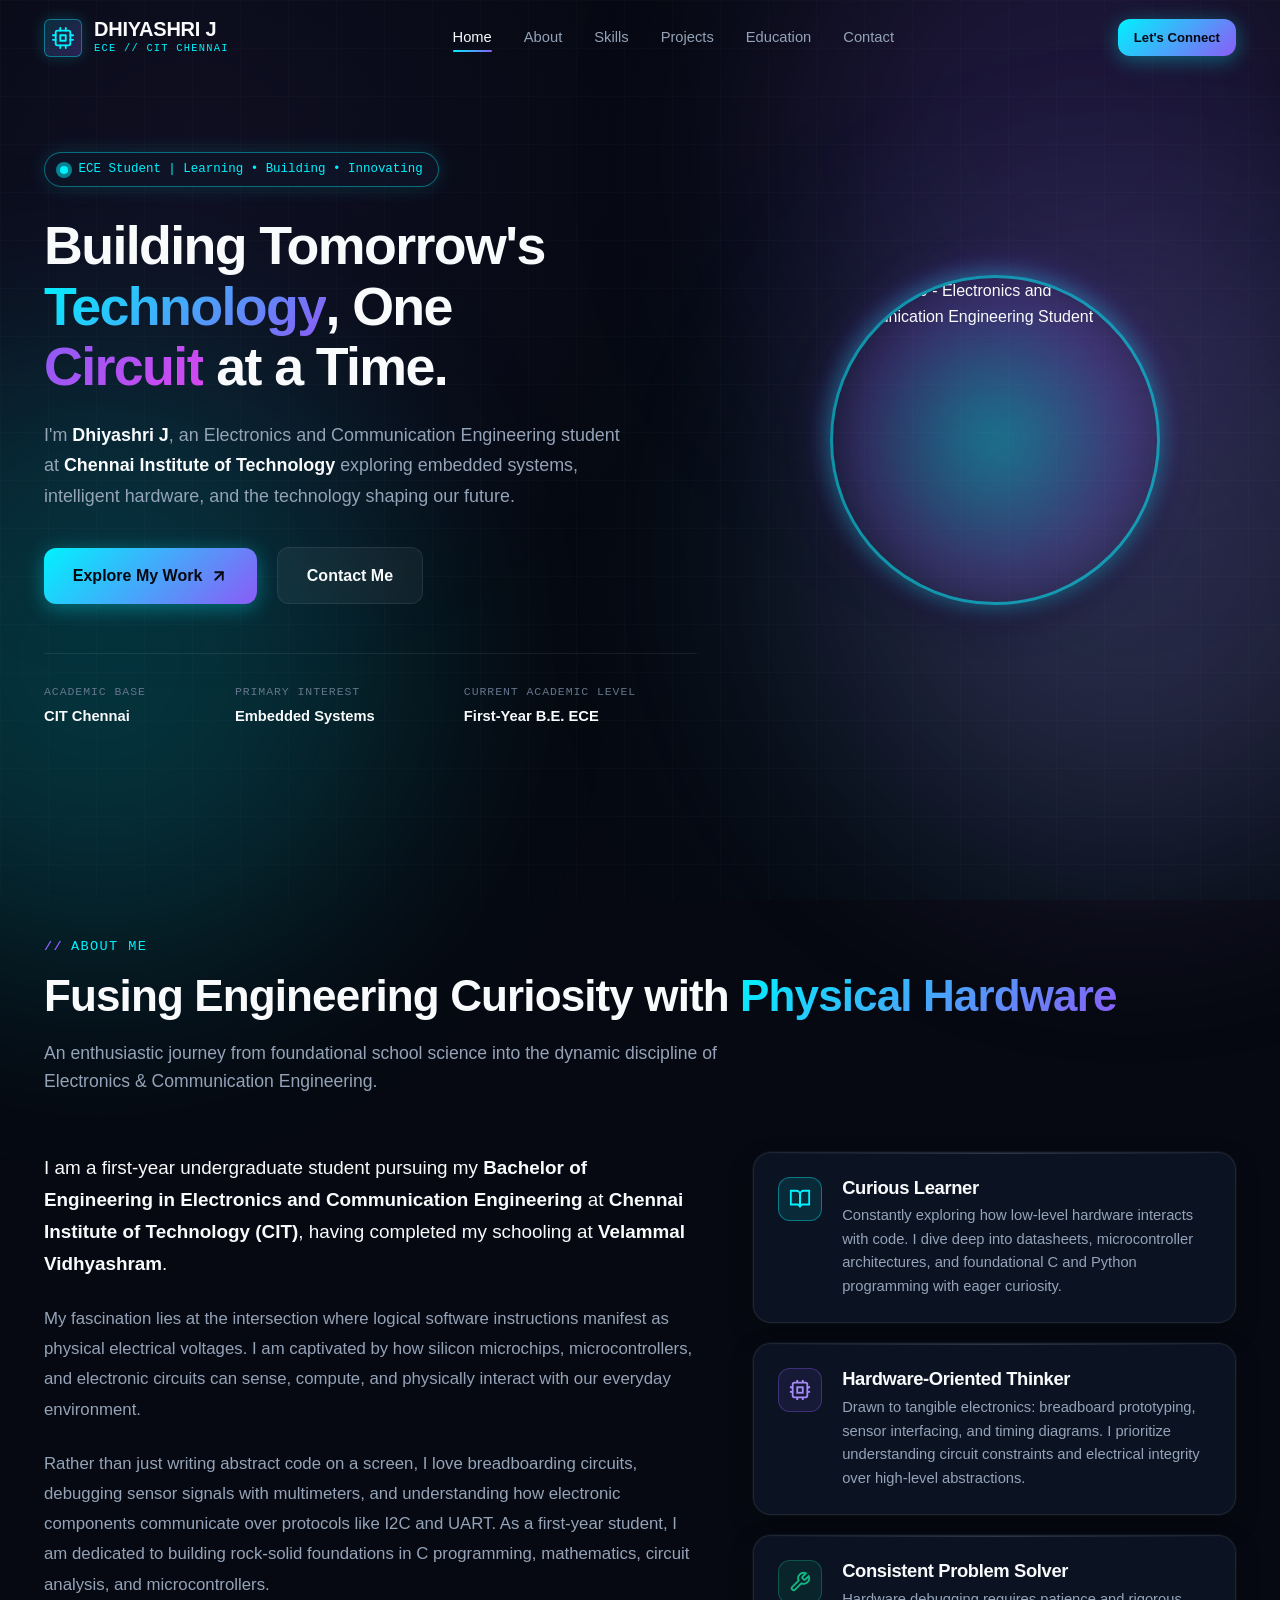
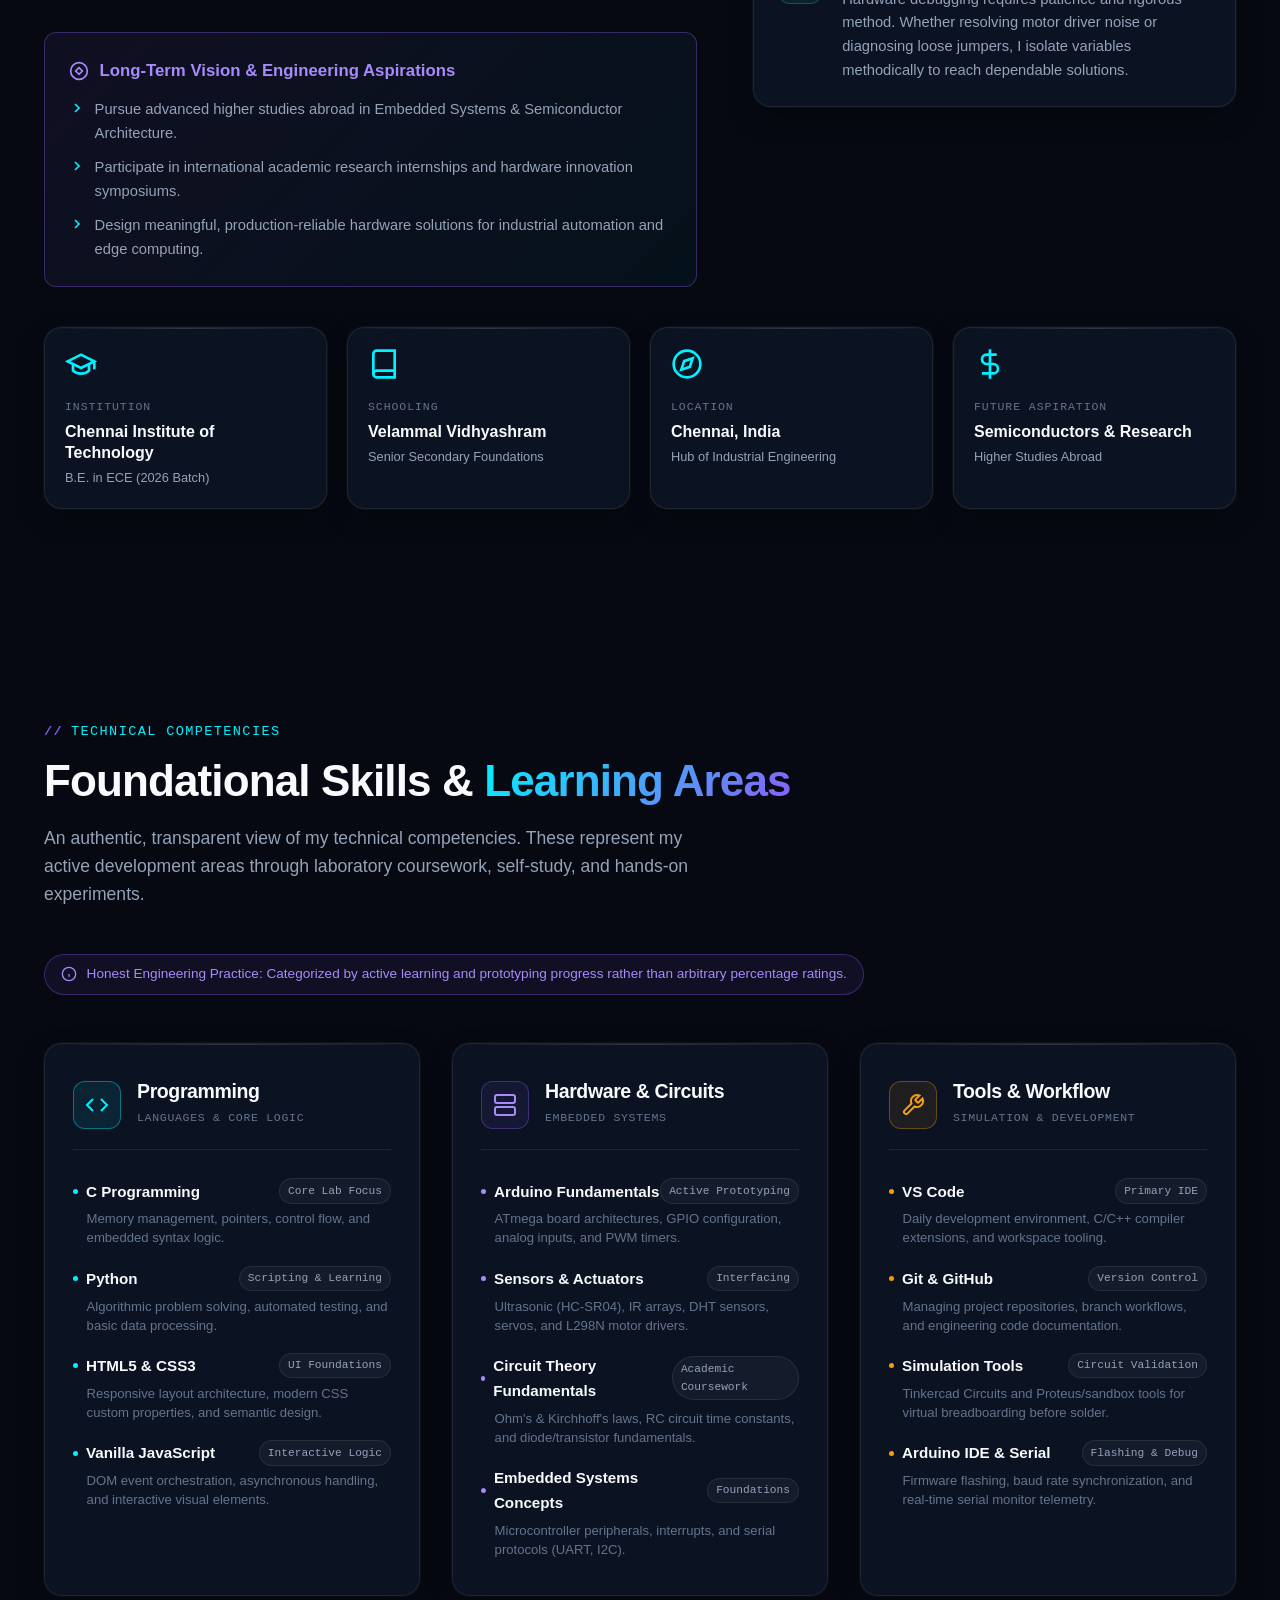
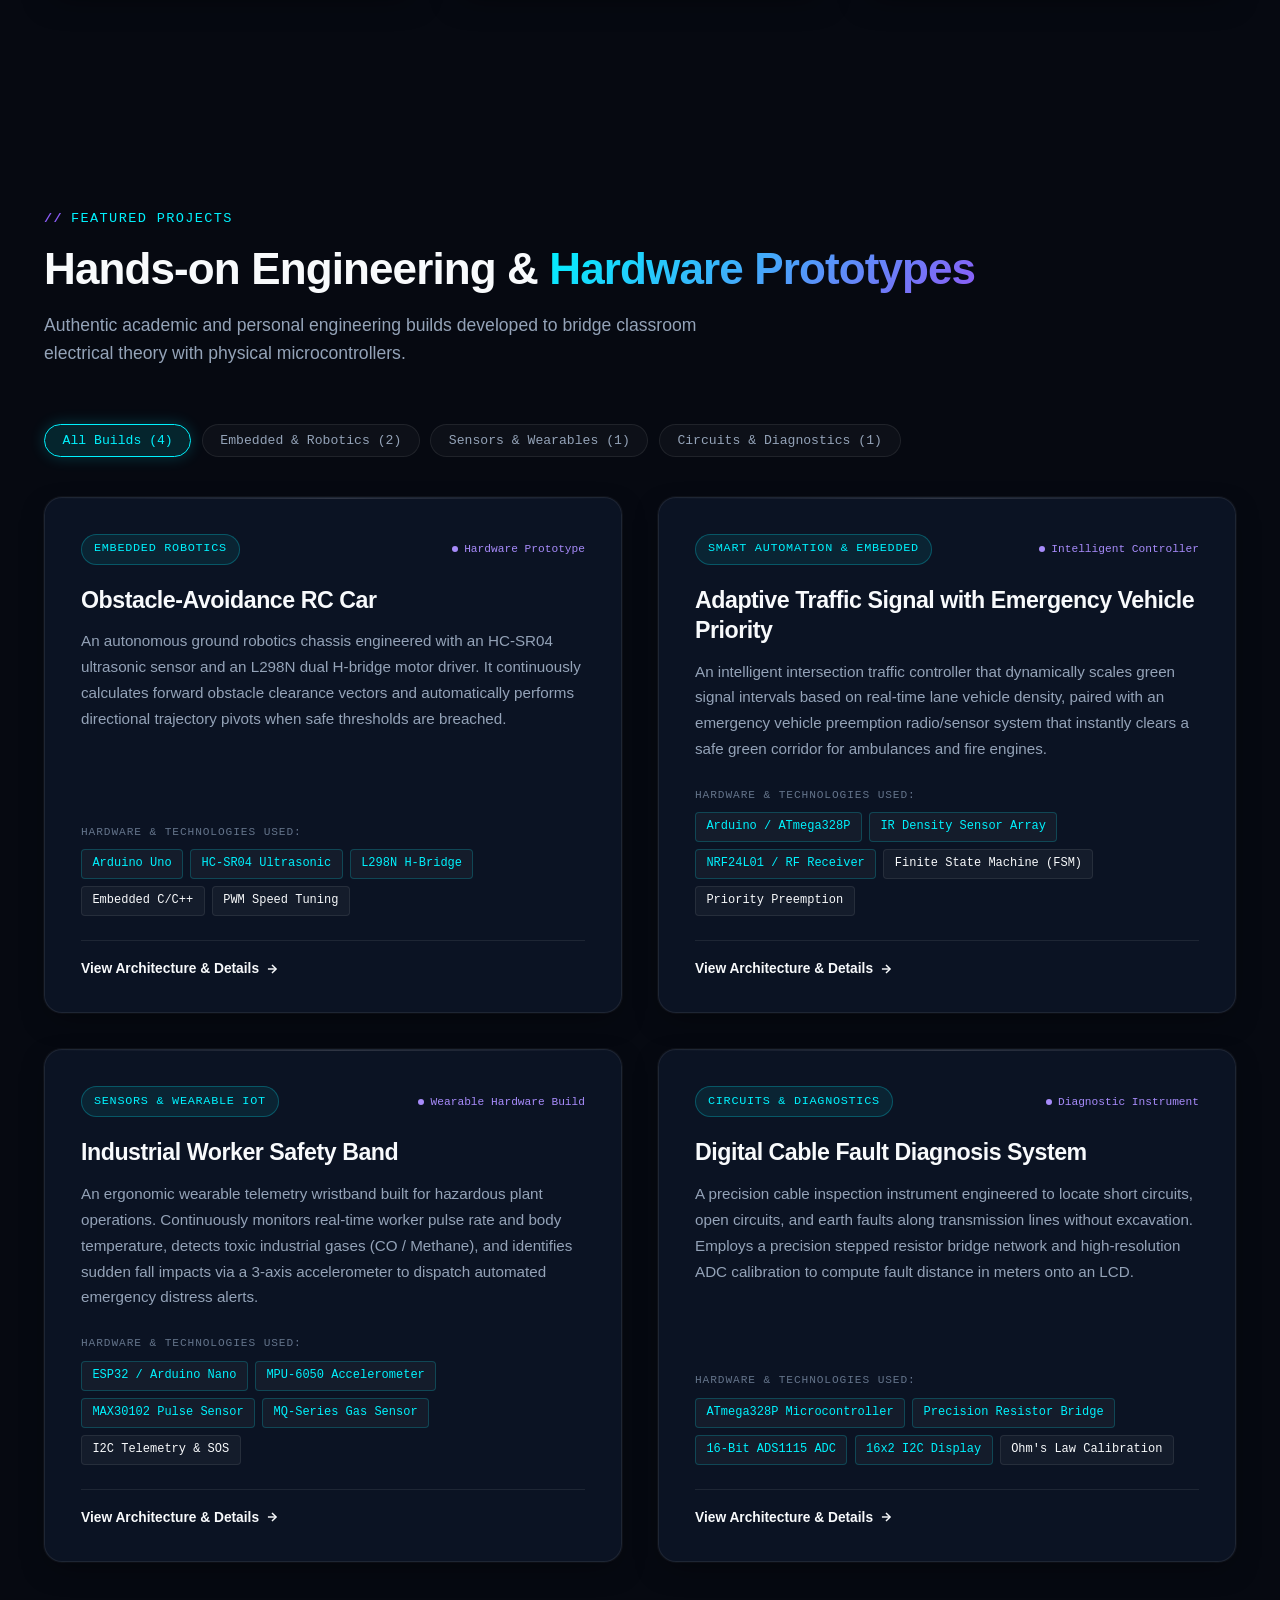
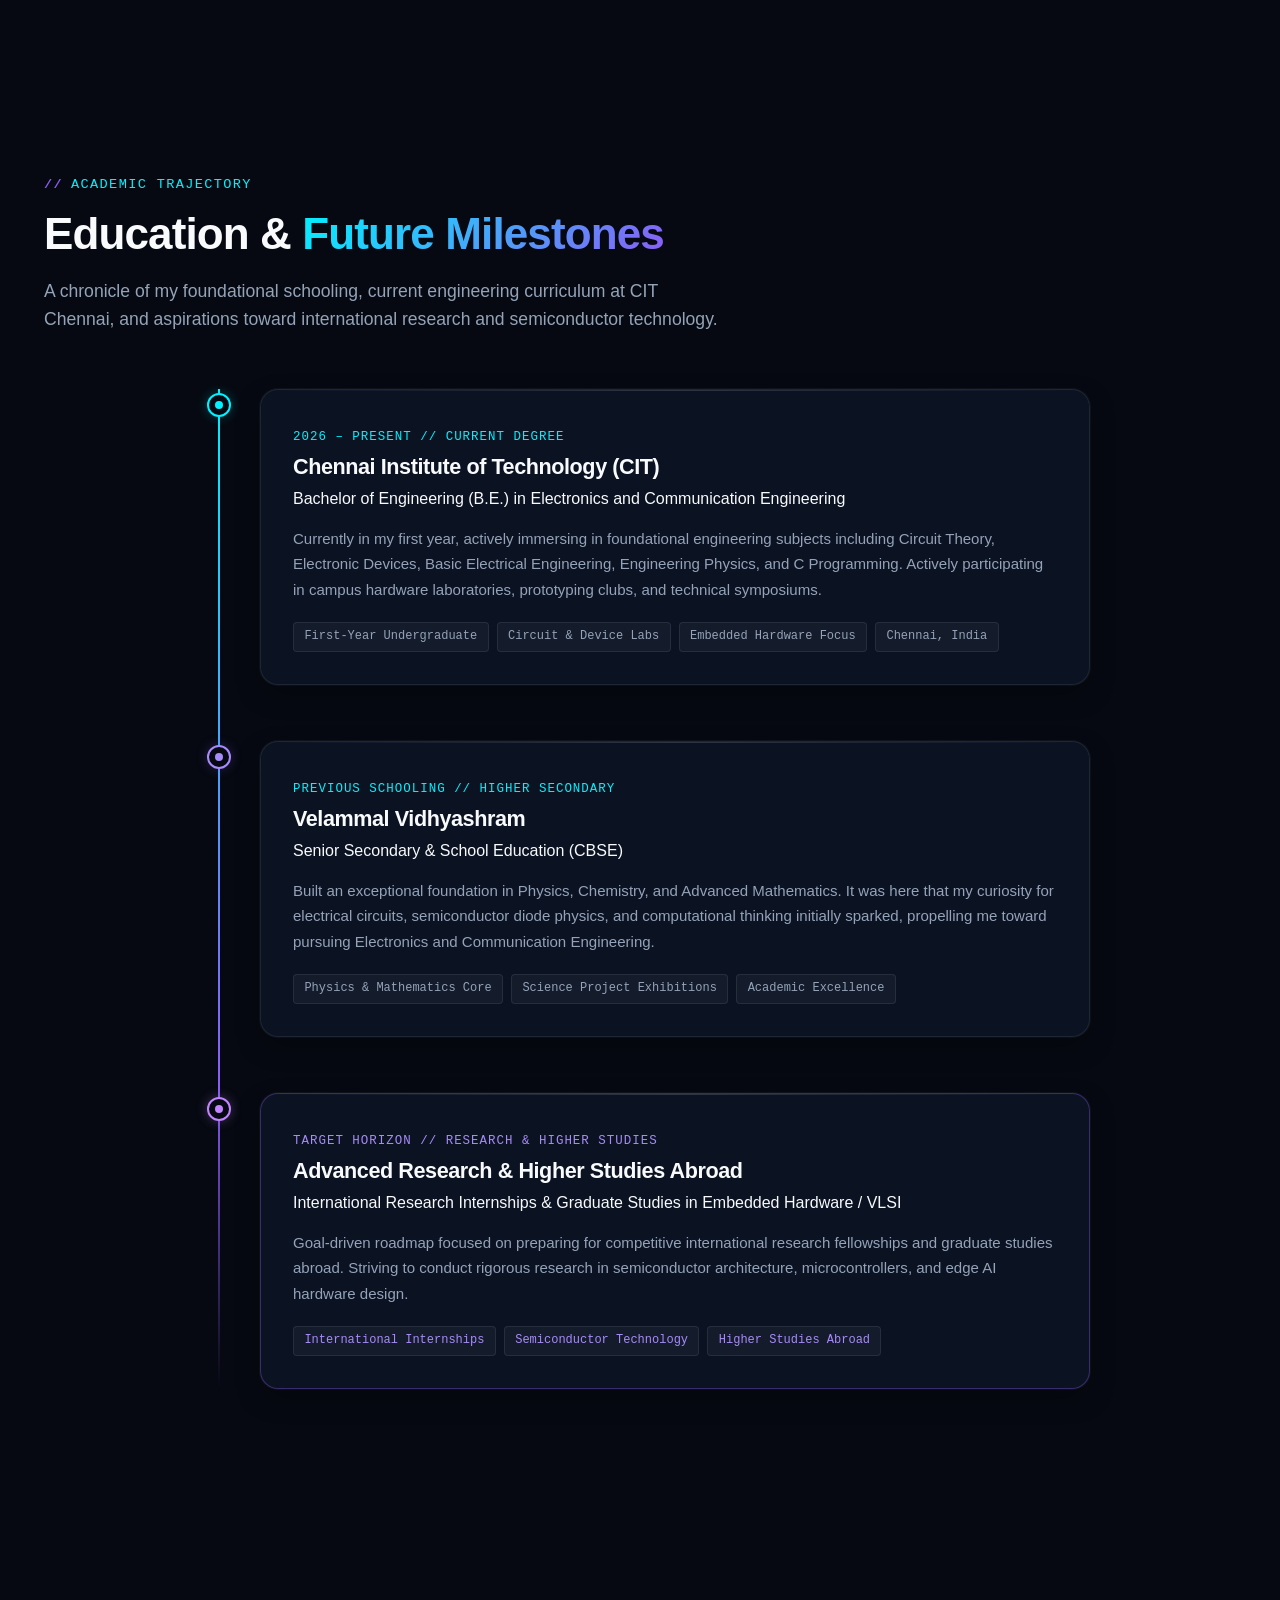
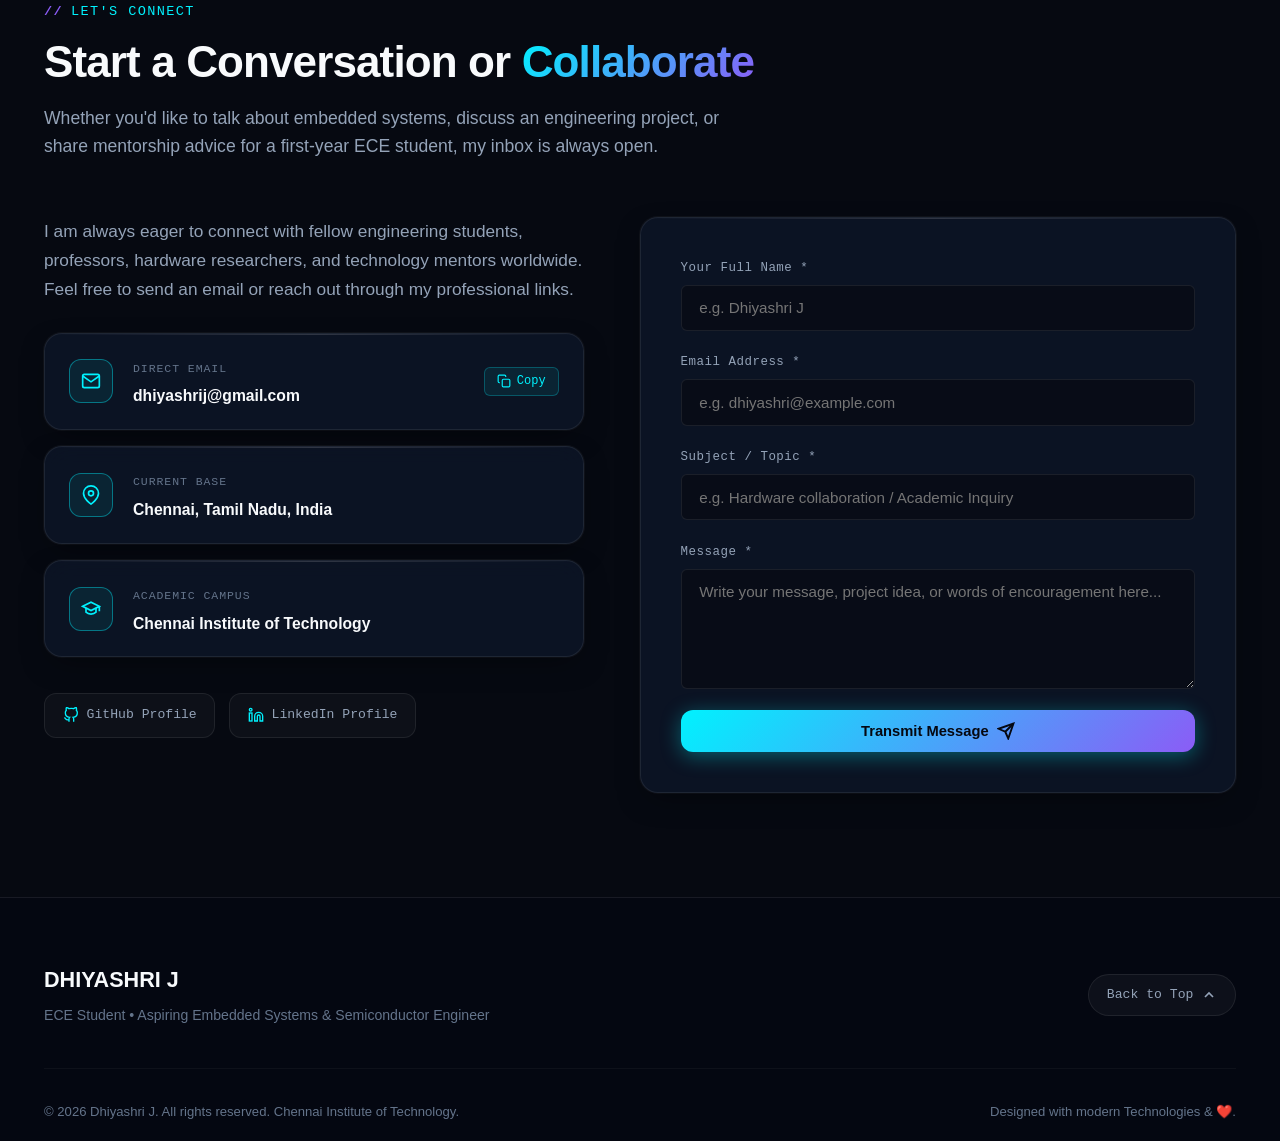
==== commit b7cacf37: "feat : index.html file added" ====
--- a/index.html
+++ b/index.html
@@ -137,7 +137,7 @@
         <div class="hero-visual">
           <div class="round-profile-wrapper">
             <div class="round-profile-glow" aria-hidden="true"></div>
-            <img src="profile.png" alt="Dhiyashri J - Electronics and Communication Engineering Student" class="round-profile-img">
+            <img src="assets/profile.png" alt="Dhiyashri J - Electronics and Communication Engineering Student" class="round-profile-img">
           </div>
         </div>
       </div>
--- a/style.css
+++ b/style.css
@@ -0,0 +1,1808 @@
+/* ==========================================================================
+   DHIYASHRI J - PORTFOLIO DESIGN SYSTEM
+   Modern, Futuristic Engineering Aesthetics
+   Electric Violet & Cyan Accents | Dark Obsidian Navy Canvas
+   ========================================================================== */
+
+/* --- Custom CSS Variables & Tokens --- */
+:root {
+  /* Color Palette */
+  --bg-primary: #060911;
+  --bg-secondary: #0b1120;
+  --bg-tertiary: #111a30;
+  --bg-card: rgba(14, 23, 42, 0.75);
+  --bg-card-hover: rgba(20, 32, 58, 0.85);
+  --bg-glass: rgba(15, 23, 42, 0.65);
+  --bg-glass-strong: rgba(11, 17, 32, 0.9);
+
+  /* Accents */
+  --accent-cyan: #00f2fe;
+  --accent-cyan-glow: rgba(0, 242, 254, 0.25);
+  --accent-cyan-dark: #0891b2;
+  --accent-violet: #8b5cf6;
+  --accent-violet-glow: rgba(139, 92, 246, 0.25);
+  --accent-violet-light: #a78bfa;
+  --accent-purple: #c084fc;
+  --accent-emerald: #10b981;
+  --accent-amber: #f59e0b;
+
+  /* Gradients */
+  --grad-primary: linear-gradient(135deg, #00f2fe 0%, #8b5cf6 100%);
+  --grad-violet: linear-gradient(135deg, #8b5cf6 0%, #d946ef 100%);
+  --grad-cyan: linear-gradient(135deg, #38bdf8 0%, #00f2fe 100%);
+  --grad-surface: linear-gradient(180deg, rgba(255, 255, 255, 0.05) 0%, rgba(255, 255, 255, 0.01) 100%);
+  --grad-glow: radial-gradient(circle at 50% 50%, rgba(0, 242, 254, 0.15) 0%, rgba(139, 92, 246, 0.05) 50%, transparent 80%);
+
+  /* Typography */
+  --font-sans: 'Inter', -apple-system, BlinkMacSystemFont, 'Segoe UI', Roboto, sans-serif;
+  --font-display: 'Space Grotesk', var(--font-sans);
+  --font-mono: 'JetBrains Mono', 'Fira Code', Consolas, monospace;
+
+  /* Borders & Shadows */
+  --border-subtle: rgba(255, 255, 255, 0.08);
+  --border-active: rgba(0, 242, 254, 0.4);
+  --border-violet: rgba(139, 92, 246, 0.35);
+  --glow-cyan: 0 0 25px rgba(0, 242, 254, 0.3);
+  --glow-violet: 0 0 25px rgba(139, 92, 246, 0.35);
+  --shadow-card: 0 10px 30px -10px rgba(0, 0, 0, 0.5), 0 0 1px 1px rgba(255, 255, 255, 0.05);
+  --shadow-card-hover: 0 20px 40px -15px rgba(0, 0, 0, 0.7), 0 0 20px rgba(0, 242, 254, 0.15);
+
+  /* Text Colors */
+  --text-primary: #f8fafc;
+  --text-secondary: #94a3b8;
+  --text-muted: #64748b;
+  --text-accent: #38bdf8;
+
+  /* Layout & Transitions */
+  --radius-sm: 6px;
+  --radius-md: 12px;
+  --radius-lg: 18px;
+  --radius-full: 9999px;
+  --transition-fast: 0.2s cubic-bezier(0.16, 1, 0.3, 1);
+  --transition-normal: 0.3s cubic-bezier(0.16, 1, 0.3, 1);
+  --transition-smooth: 0.5s cubic-bezier(0.16, 1, 0.3, 1);
+  --nav-height: 76px;
+  --container-max: 1240px;
+}
+
+/* --- Global Reset & Base Setup --- */
+*, *::before, *::after {
+  box-sizing: border-box;
+  margin: 0;
+  padding: 0;
+}
+
+html {
+  scroll-behavior: smooth;
+  font-size: 16px;
+  color-scheme: dark;
+}
+
+body {
+  font-family: var(--font-sans);
+  background-color: var(--bg-primary);
+  color: var(--text-primary);
+  line-height: 1.65;
+  overflow-x: hidden;
+  position: relative;
+  min-height: 100vh;
+  -webkit-font-smoothing: antialiased;
+  -moz-osx-font-smoothing: grayscale;
+}
+
+/* Background Circuit Grid Texture */
+body::before {
+  content: '';
+  position: fixed;
+  top: 0;
+  left: 0;
+  width: 100%;
+  height: 100%;
+  background-image: 
+    radial-gradient(circle at 15% 20%, rgba(139, 92, 246, 0.08) 0%, transparent 40%),
+    radial-gradient(circle at 85% 65%, rgba(0, 242, 254, 0.07) 0%, transparent 45%),
+    linear-gradient(rgba(255, 255, 255, 0.015) 1px, transparent 1px),
+    linear-gradient(90deg, rgba(255, 255, 255, 0.015) 1px, transparent 1px);
+  background-size: 100% 100%, 100% 100%, 48px 48px, 48px 48px;
+  pointer-events: none;
+  z-index: 0;
+}
+
+/* Ambient glow accents */
+.ambient-glow {
+  position: fixed;
+  width: 600px;
+  height: 600px;
+  border-radius: 50%;
+  filter: blur(120px);
+  opacity: 0.18;
+  pointer-events: none;
+  z-index: 0;
+  transition: transform 1.2s ease-out;
+}
+.glow-1 {
+  top: -150px;
+  right: -100px;
+  background: var(--accent-violet);
+}
+.glow-2 {
+  top: 40%;
+  left: -200px;
+  background: var(--accent-cyan);
+}
+.glow-3 {
+  bottom: 5%;
+  right: -150px;
+  background: var(--accent-purple);
+}
+
+/* Typography Helpers */
+h1, h2, h3, h4, h5, h6 {
+  font-family: var(--font-display);
+  color: var(--text-primary);
+  line-height: 1.2;
+  font-weight: 700;
+  letter-spacing: -0.02em;
+}
+
+p {
+  color: var(--text-secondary);
+}
+
+a {
+  color: inherit;
+  text-decoration: none;
+  transition: var(--transition-fast);
+}
+
+img, svg {
+  display: block;
+  max-width: 100%;
+}
+
+button {
+  font-family: inherit;
+  cursor: pointer;
+  border: none;
+  outline: none;
+  background: none;
+}
+
+/* Layout Container */
+.container {
+  width: 100%;
+  max-width: var(--container-max);
+  margin-left: auto;
+  margin-right: auto;
+  padding-left: 1.5rem;
+  padding-right: 1.5rem;
+  position: relative;
+  z-index: 1;
+}
+
+section {
+  padding: 6.5rem 0;
+  position: relative;
+  z-index: 1;
+}
+
+/* Section Header Shared */
+.section-header {
+  margin-bottom: 3.5rem;
+  text-align: left;
+}
+.section-header.text-center {
+  text-align: center;
+}
+.section-tag {
+  display: inline-flex;
+  align-items: center;
+  gap: 0.5rem;
+  font-family: var(--font-mono);
+  font-size: 0.85rem;
+  font-weight: 500;
+  color: var(--accent-cyan);
+  text-transform: uppercase;
+  letter-spacing: 0.1em;
+  margin-bottom: 0.75rem;
+}
+.section-tag::before {
+  content: '//';
+  color: var(--accent-violet);
+  font-weight: 700;
+}
+.section-title {
+  font-size: clamp(2rem, 3.5vw, 2.75rem);
+  font-weight: 700;
+  margin-bottom: 1rem;
+}
+.gradient-text {
+  background: var(--grad-primary);
+  -webkit-background-clip: text;
+  background-clip: text;
+  -webkit-text-fill-color: transparent;
+  display: inline-block;
+}
+.gradient-text-violet {
+  background: var(--grad-violet);
+  -webkit-background-clip: text;
+  background-clip: text;
+  -webkit-text-fill-color: transparent;
+  display: inline-block;
+}
+.section-subtitle {
+  font-size: 1.1rem;
+  color: var(--text-secondary);
+  max-width: 680px;
+  line-height: 1.6;
+}
+.section-header.text-center .section-subtitle {
+  margin-left: auto;
+  margin-right: auto;
+}
+
+/* Glassmorphic Card Base */
+.glass-card {
+  background: var(--bg-card);
+  backdrop-filter: blur(14px);
+  -webkit-backdrop-filter: blur(14px);
+  border: 1px solid var(--border-subtle);
+  border-radius: var(--radius-lg);
+  box-shadow: var(--shadow-card);
+  transition: transform var(--transition-normal), border-color var(--transition-normal), box-shadow var(--transition-normal);
+  position: relative;
+  overflow: hidden;
+}
+.glass-card:hover {
+  border-color: var(--border-active);
+  box-shadow: var(--shadow-card-hover);
+  transform: translateY(-4px);
+}
+.glass-card::before {
+  content: '';
+  position: absolute;
+  top: 0;
+  left: 0;
+  right: 0;
+  height: 1px;
+  background: linear-gradient(90deg, transparent, rgba(255, 255, 255, 0.15), transparent);
+}
+
+/* --- NAVIGATION BAR --- */
+.navbar {
+  position: fixed;
+  top: 0;
+  left: 0;
+  width: 100%;
+  height: var(--nav-height);
+  z-index: 100;
+  transition: background-color var(--transition-normal), backdrop-filter var(--transition-normal), border-color var(--transition-normal);
+  border-bottom: 1px solid transparent;
+}
+.navbar.scrolled {
+  background: var(--bg-glass-strong);
+  backdrop-filter: blur(16px);
+  -webkit-backdrop-filter: blur(16px);
+  border-bottom: 1px solid var(--border-subtle);
+  box-shadow: 0 4px 24px rgba(0, 0, 0, 0.4);
+}
+.nav-container {
+  display: flex;
+  align-items: center;
+  justify-content: space-between;
+  height: 100%;
+}
+.nav-logo {
+  display: flex;
+  align-items: center;
+  gap: 0.75rem;
+  font-family: var(--font-display);
+  font-weight: 800;
+  font-size: 1.4rem;
+  letter-spacing: -0.01em;
+}
+.logo-mark {
+  width: 38px;
+  height: 38px;
+  background: linear-gradient(135deg, rgba(0, 242, 254, 0.15), rgba(139, 92, 246, 0.25));
+  border: 1px solid var(--border-active);
+  border-radius: var(--radius-sm);
+  display: flex;
+  align-items: center;
+  justify-content: center;
+  position: relative;
+  box-shadow: 0 0 15px rgba(0, 242, 254, 0.2);
+}
+.logo-mark svg {
+  width: 22px;
+  height: 22px;
+  color: var(--accent-cyan);
+}
+.logo-text {
+  display: flex;
+  flex-direction: column;
+}
+.logo-title {
+  color: var(--text-primary);
+  line-height: 1.1;
+  font-size: 1.25rem;
+}
+.logo-subtitle {
+  font-family: var(--font-mono);
+  font-size: 0.65rem;
+  color: var(--accent-cyan);
+  letter-spacing: 0.12em;
+  font-weight: 500;
+}
+
+/* Nav Menu Desktop */
+.nav-menu {
+  display: flex;
+  align-items: center;
+  list-style: none;
+  gap: 2rem;
+}
+.nav-link {
+  font-family: var(--font-sans);
+  font-size: 0.92rem;
+  font-weight: 500;
+  color: var(--text-secondary);
+  position: relative;
+  padding: 0.4rem 0;
+  transition: color var(--transition-fast);
+}
+.nav-link:hover, .nav-link.active {
+  color: var(--text-primary);
+}
+.nav-link::after {
+  content: '';
+  position: absolute;
+  bottom: 0;
+  left: 0;
+  width: 0;
+  height: 2px;
+  background: var(--grad-primary);
+  border-radius: var(--radius-full);
+  transition: width var(--transition-normal);
+}
+.nav-link:hover::after, .nav-link.active::after {
+  width: 100%;
+}
+
+.nav-actions {
+  display: flex;
+  align-items: center;
+  gap: 1rem;
+}
+
+/* Standard Buttons */
+.btn {
+  display: inline-flex;
+  align-items: center;
+  justify-content: center;
+  gap: 0.5rem;
+  font-size: 0.92rem;
+  font-weight: 600;
+  padding: 0.75rem 1.4rem;
+  border-radius: var(--radius-md);
+  transition: all var(--transition-normal);
+  white-space: nowrap;
+}
+.btn-primary {
+  background: var(--grad-primary);
+  color: #050811;
+  font-weight: 700;
+  box-shadow: 0 4px 20px rgba(0, 242, 254, 0.35);
+  position: relative;
+  overflow: hidden;
+}
+.btn-primary:hover {
+  transform: translateY(-2px);
+  box-shadow: 0 6px 28px rgba(0, 242, 254, 0.5);
+}
+.btn-secondary {
+  background: rgba(255, 255, 255, 0.05);
+  border: 1px solid var(--border-subtle);
+  color: var(--text-primary);
+  backdrop-filter: blur(8px);
+}
+.btn-secondary:hover {
+  background: rgba(255, 255, 255, 0.1);
+  border-color: var(--accent-cyan);
+  color: var(--accent-cyan);
+  transform: translateY(-2px);
+}
+.btn-ghost {
+  border: 1px solid var(--border-subtle);
+  color: var(--text-secondary);
+}
+.btn-ghost:hover {
+  color: var(--text-primary);
+  border-color: var(--accent-violet);
+  background: rgba(139, 92, 246, 0.08);
+}
+.btn-sm {
+  padding: 0.5rem 1rem;
+  font-size: 0.82rem;
+}
+.btn-lg {
+  padding: 0.9rem 1.8rem;
+  font-size: 1rem;
+}
+
+/* Mobile Toggle */
+.nav-toggle {
+  display: none;
+  flex-direction: column;
+  justify-content: space-between;
+  width: 28px;
+  height: 20px;
+  cursor: pointer;
+  z-index: 102;
+}
+.nav-toggle span {
+  display: block;
+  height: 2px;
+  width: 100%;
+  background: var(--text-primary);
+  border-radius: 2px;
+  transition: transform var(--transition-normal), opacity var(--transition-normal);
+}
+.nav-toggle.open span:nth-child(1) {
+  transform: translateY(9px) rotate(45deg);
+}
+.nav-toggle.open span:nth-child(2) {
+  opacity: 0;
+}
+.nav-toggle.open span:nth-child(3) {
+  transform: translateY(-9px) rotate(-45deg);
+}
+
+/* Mobile Nav Drawer */
+.mobile-nav {
+  position: fixed;
+  top: 0;
+  right: -100%;
+  width: 82%;
+  max-width: 360px;
+  height: 100vh;
+  background: var(--bg-secondary);
+  border-left: 1px solid var(--border-subtle);
+  padding: 6rem 2rem 2.5rem;
+  display: flex;
+  flex-direction: column;
+  justify-content: space-between;
+  z-index: 101;
+  transition: right var(--transition-smooth);
+  box-shadow: -10px 0 40px rgba(0, 0, 0, 0.6);
+}
+.mobile-nav.open {
+  right: 0;
+}
+.mobile-nav-backdrop {
+  position: fixed;
+  top: 0;
+  left: 0;
+  width: 100%;
+  height: 100%;
+  background: rgba(0, 0, 0, 0.7);
+  backdrop-filter: blur(6px);
+  z-index: 100;
+  opacity: 0;
+  pointer-events: none;
+  transition: opacity var(--transition-normal);
+}
+.mobile-nav-backdrop.open {
+  opacity: 1;
+  pointer-events: auto;
+}
+.mobile-links {
+  list-style: none;
+  display: flex;
+  flex-direction: column;
+  gap: 1.5rem;
+}
+.mobile-link {
+  font-family: var(--font-display);
+  font-size: 1.25rem;
+  font-weight: 600;
+  color: var(--text-secondary);
+  display: flex;
+  align-items: center;
+  justify-content: space-between;
+}
+.mobile-link:hover, .mobile-link.active {
+  color: var(--accent-cyan);
+}
+
+/* --- HERO SECTION --- */
+.hero {
+  padding-top: calc(var(--nav-height) + 3.5rem);
+  padding-bottom: 5rem;
+  min-height: 92vh;
+  display: flex;
+  align-items: center;
+  position: relative;
+}
+.hero-grid {
+  display: grid;
+  grid-template-columns: 1.15fr 0.85fr;
+  gap: 3.5rem;
+  align-items: center;
+}
+.hero-content {
+  position: relative;
+  z-index: 2;
+}
+
+/* Status Pill */
+.hero-badge {
+  display: inline-flex;
+  align-items: center;
+  gap: 0.65rem;
+  padding: 0.4rem 0.95rem;
+  background: rgba(15, 23, 42, 0.7);
+  border: 1px solid var(--border-active);
+  border-radius: var(--radius-full);
+  font-family: var(--font-mono);
+  font-size: 0.78rem;
+  font-weight: 500;
+  color: var(--accent-cyan);
+  margin-bottom: 1.75rem;
+  box-shadow: 0 0 20px rgba(0, 242, 254, 0.15);
+}
+.pulse-dot {
+  width: 8px;
+  height: 8px;
+  background-color: var(--accent-cyan);
+  border-radius: 50%;
+  position: relative;
+}
+.pulse-dot::after {
+  content: '';
+  position: absolute;
+  top: -4px;
+  left: -4px;
+  width: 16px;
+  height: 16px;
+  border-radius: 50%;
+  background: var(--accent-cyan);
+  opacity: 0.5;
+  animation: pulse 2s infinite;
+}
+@keyframes pulse {
+  0% { transform: scale(0.6); opacity: 0.8; }
+  70% { transform: scale(1.6); opacity: 0; }
+  100% { transform: scale(1.6); opacity: 0; }
+}
+
+.hero-headline {
+  font-size: clamp(2.4rem, 4.2vw, 3.8rem);
+  font-weight: 800;
+  line-height: 1.12;
+  margin-bottom: 1.5rem;
+  letter-spacing: -0.03em;
+}
+
+.hero-subtitle {
+  font-size: clamp(1.05rem, 1.4vw, 1.22rem);
+  color: var(--text-secondary);
+  line-height: 1.7;
+  margin-bottom: 2.25rem;
+  max-width: 580px;
+}
+.hero-subtitle strong {
+  color: var(--text-primary);
+  font-weight: 600;
+}
+
+.hero-cta {
+  display: flex;
+  align-items: center;
+  flex-wrap: wrap;
+  gap: 1.25rem;
+  margin-bottom: 3rem;
+}
+
+/* Quick Micro-Stats */
+.hero-meta {
+  display: grid;
+  grid-template-columns: repeat(3, auto);
+  gap: 1.75rem;
+  padding-top: 1.75rem;
+  border-top: 1px solid var(--border-subtle);
+}
+.meta-item {
+  display: flex;
+  flex-direction: column;
+}
+.meta-label {
+  font-family: var(--font-mono);
+  font-size: 0.72rem;
+  color: var(--text-muted);
+  text-transform: uppercase;
+  letter-spacing: 0.08em;
+}
+.meta-value {
+  font-size: 0.92rem;
+  font-weight: 600;
+  color: var(--text-primary);
+  margin-top: 0.2rem;
+}
+
+/* Hero Visual: Interactive Microchip & Circuit Schematic */
+/* Hero Visual: Clean Round Profile Photo Showcase */
+.hero-visual {
+  position: relative;
+  display: flex;
+  justify-content: center;
+  align-items: center;
+}
+
+.round-profile-wrapper {
+  position: relative;
+  width: 330px;
+  height: 330px;
+  border-radius: 50%;
+  display: flex;
+  align-items: center;
+  justify-content: center;
+}
+
+/* Mild Glow around Edges */
+.round-profile-glow {
+  position: absolute;
+  inset: -12px;
+  border-radius: 50%;
+  background: radial-gradient(circle, rgba(0, 242, 254, 0.38) 0%, rgba(139, 92, 246, 0.22) 55%, transparent 74%);
+  filter: blur(16px);
+  z-index: 1;
+  pointer-events: none;
+}
+
+.round-profile-img {
+  width: 100%;
+  height: 100%;
+  border-radius: 50%;
+  object-fit: cover;
+  object-position: center 12%;
+  position: relative;
+  z-index: 2;
+  display: block;
+  /* Mild edge glow with cyan-to-violet subtle rim */
+  border: 3px solid rgba(0, 242, 254, 0.55);
+  box-shadow:
+    0 0 22px rgba(0, 242, 254, 0.38),
+    0 0 48px rgba(139, 92, 246, 0.24),
+    0 14px 34px rgba(0, 0, 0, 0.6);
+  /* Static: NO interactivity, no cursor pointer, no hover transforms */
+  user-select: none;
+}
+
+/* --- ABOUT ME SECTION --- */
+.about-grid {
+  display: grid;
+  grid-template-columns: 1.15fr 0.85fr;
+  gap: 3.5rem;
+  align-items: start;
+}
+.about-narrative {
+  display: flex;
+  flex-direction: column;
+  gap: 1.5rem;
+}
+.about-narrative p {
+  font-size: 1.05rem;
+  line-height: 1.8;
+  color: var(--text-secondary);
+}
+.lead-paragraph {
+  font-size: 1.18rem !important;
+  color: var(--text-primary) !important;
+  font-weight: 400;
+  line-height: 1.7 !important;
+}
+
+/* Future Aspirations Card */
+.aspirations-box {
+  background: linear-gradient(135deg, rgba(139, 92, 246, 0.08) 0%, rgba(0, 242, 254, 0.04) 100%);
+  border: 1px solid var(--border-violet);
+  border-radius: var(--radius-md);
+  padding: 1.5rem;
+  margin-top: 0.5rem;
+}
+.aspirations-header {
+  display: flex;
+  align-items: center;
+  gap: 0.65rem;
+  font-family: var(--font-display);
+  font-size: 1.05rem;
+  font-weight: 700;
+  color: var(--accent-violet-light);
+  margin-bottom: 0.75rem;
+}
+.aspirations-list {
+  list-style: none;
+  display: flex;
+  flex-direction: column;
+  gap: 0.6rem;
+}
+.aspirations-list li {
+  display: flex;
+  align-items: flex-start;
+  gap: 0.6rem;
+  font-size: 0.92rem;
+  color: var(--text-secondary);
+}
+.aspirations-list li svg {
+  width: 16px;
+  height: 16px;
+  color: var(--accent-cyan);
+  flex-shrink: 0;
+  margin-top: 3px;
+}
+
+/* Three Core Qualities Stack */
+.qualities-stack {
+  display: flex;
+  flex-direction: column;
+  gap: 1.25rem;
+}
+.quality-card {
+  padding: 1.5rem;
+  display: flex;
+  gap: 1.25rem;
+  align-items: flex-start;
+}
+.quality-icon {
+  width: 44px;
+  height: 44px;
+  border-radius: var(--radius-md);
+  background: rgba(0, 242, 254, 0.1);
+  border: 1px solid var(--border-active);
+  color: var(--accent-cyan);
+  display: flex;
+  align-items: center;
+  justify-content: center;
+  flex-shrink: 0;
+}
+.quality-card:nth-child(2) .quality-icon {
+  background: rgba(139, 92, 246, 0.1);
+  border-color: var(--border-violet);
+  color: var(--accent-violet-light);
+}
+.quality-card:nth-child(3) .quality-icon {
+  background: rgba(16, 185, 129, 0.1);
+  border-color: rgba(16, 185, 129, 0.35);
+  color: var(--accent-emerald);
+}
+.quality-title {
+  font-size: 1.15rem;
+  font-weight: 700;
+  margin-bottom: 0.35rem;
+}
+.quality-desc {
+  font-size: 0.92rem;
+  color: var(--text-secondary);
+  line-height: 1.6;
+}
+
+/* Academic Snapshot Mini Bar */
+.academic-snapshot-bar {
+  margin-top: 2.5rem;
+  display: grid;
+  grid-template-columns: repeat(4, 1fr);
+  gap: 1.25rem;
+}
+.snapshot-card {
+  padding: 1.25rem;
+  text-align: left;
+}
+.snapshot-icon {
+  width: 32px;
+  height: 32px;
+  color: var(--accent-cyan);
+  margin-bottom: 0.75rem;
+}
+.snapshot-label {
+  font-family: var(--font-mono);
+  font-size: 0.72rem;
+  color: var(--text-muted);
+  text-transform: uppercase;
+  letter-spacing: 0.08em;
+}
+.snapshot-value {
+  font-size: 1rem;
+  font-weight: 600;
+  color: var(--text-primary);
+  margin-top: 0.25rem;
+  line-height: 1.3;
+}
+.snapshot-detail {
+  font-size: 0.8rem;
+  color: var(--text-secondary);
+  margin-top: 0.2rem;
+}
+
+/* --- HARDWARE LAB / INTERACTIVE PINOUT EXPLORER --- */
+.lab-section {
+  background: linear-gradient(180deg, transparent 0%, rgba(11, 17, 32, 0.6) 50%, transparent 100%);
+  border-top: 1px solid var(--border-subtle);
+  border-bottom: 1px solid var(--border-subtle);
+  padding: 5.5rem 0;
+}
+.lab-container {
+  display: grid;
+  grid-template-columns: 1fr 1fr;
+  gap: 3rem;
+  align-items: center;
+}
+.lab-info {
+  display: flex;
+  flex-direction: column;
+  gap: 1.25rem;
+}
+.lab-feature-badge {
+  display: inline-flex;
+  align-items: center;
+  gap: 0.5rem;
+  font-family: var(--font-mono);
+  font-size: 0.78rem;
+  color: var(--accent-violet-light);
+  background: rgba(139, 92, 246, 0.1);
+  border: 1px solid var(--border-violet);
+  padding: 0.35rem 0.85rem;
+  border-radius: var(--radius-full);
+  width: fit-content;
+}
+.pinout-sandbox {
+  background: #080c16;
+  border: 1px solid var(--border-subtle);
+  border-radius: var(--radius-lg);
+  padding: 2rem;
+  box-shadow: 0 10px 30px rgba(0, 0, 0, 0.6);
+  position: relative;
+}
+.sandbox-header {
+  display: flex;
+  align-items: center;
+  justify-content: space-between;
+  border-bottom: 1px solid var(--border-subtle);
+  padding-bottom: 1rem;
+  margin-bottom: 1.5rem;
+}
+.sandbox-title {
+  font-family: var(--font-mono);
+  font-size: 0.88rem;
+  color: var(--accent-cyan);
+  display: flex;
+  align-items: center;
+  gap: 0.5rem;
+}
+.sandbox-title svg {
+  width: 16px;
+  height: 16px;
+}
+.sandbox-legend {
+  display: flex;
+  gap: 0.75rem;
+}
+.legend-item {
+  display: flex;
+  align-items: center;
+  gap: 0.35rem;
+  font-family: var(--font-mono);
+  font-size: 0.7rem;
+  color: var(--text-muted);
+}
+.legend-dot {
+  width: 6px;
+  height: 6px;
+  border-radius: 50%;
+}
+.dot-pwm { background: var(--accent-cyan); }
+.dot-analog { background: var(--accent-violet-light); }
+.dot-comm { background: var(--accent-amber); }
+
+/* Interactive Pin Buttons */
+.pins-grid-display {
+  display: grid;
+  grid-template-columns: repeat(2, 1fr);
+  gap: 0.75rem;
+}
+.interactive-pin {
+  display: flex;
+  align-items: center;
+  justify-content: space-between;
+  padding: 0.65rem 0.9rem;
+  background: rgba(15, 23, 42, 0.6);
+  border: 1px solid var(--border-subtle);
+  border-radius: var(--radius-sm);
+  cursor: pointer;
+  transition: all var(--transition-fast);
+}
+.interactive-pin:hover, .interactive-pin.active {
+  background: rgba(0, 242, 254, 0.1);
+  border-color: var(--accent-cyan);
+  transform: translateX(3px);
+}
+.pin-label-left {
+  display: flex;
+  align-items: center;
+  gap: 0.5rem;
+}
+.pin-code {
+  font-family: var(--font-mono);
+  font-size: 0.82rem;
+  font-weight: 700;
+  color: var(--text-primary);
+}
+.pin-role-tag {
+  font-family: var(--font-mono);
+  font-size: 0.68rem;
+  color: var(--text-muted);
+  background: rgba(255, 255, 255, 0.05);
+  padding: 0.15rem 0.4rem;
+  border-radius: 3px;
+}
+.pin-status-glow {
+  width: 6px;
+  height: 6px;
+  border-radius: 50%;
+  background: var(--text-muted);
+  transition: background 0.2s, box-shadow 0.2s;
+}
+.interactive-pin:hover .pin-status-glow, .interactive-pin.active .pin-status-glow {
+  background: var(--accent-cyan);
+  box-shadow: 0 0 8px var(--accent-cyan);
+}
+
+/* Pin Detail Readout Box */
+.pin-readout-box {
+  margin-top: 1.5rem;
+  background: rgba(11, 17, 32, 0.9);
+  border: 1px solid var(--border-active);
+  border-radius: var(--radius-sm);
+  padding: 1rem 1.25rem;
+  min-height: 84px;
+}
+.readout-tag {
+  font-family: var(--font-mono);
+  font-size: 0.7rem;
+  color: var(--accent-cyan);
+  text-transform: uppercase;
+  letter-spacing: 0.08em;
+  margin-bottom: 0.35rem;
+  display: flex;
+  align-items: center;
+  gap: 0.4rem;
+}
+.readout-text {
+  font-size: 0.88rem;
+  color: var(--text-primary);
+  line-height: 1.5;
+}
+
+/* --- TECHNICAL SKILLS SECTION --- */
+.skills-disclaimer {
+  display: inline-flex;
+  align-items: center;
+  gap: 0.6rem;
+  padding: 0.5rem 1rem;
+  background: rgba(139, 92, 246, 0.08);
+  border: 1px solid var(--border-violet);
+  border-radius: var(--radius-full);
+  font-size: 0.85rem;
+  color: var(--accent-violet-light);
+  margin-top: -1.5rem;
+  margin-bottom: 3rem;
+}
+.skills-disclaimer svg {
+  width: 16px;
+  height: 16px;
+  color: var(--accent-violet-light);
+  flex-shrink: 0;
+}
+
+.skills-grid {
+  display: grid;
+  grid-template-columns: repeat(3, 1fr);
+  gap: 2rem;
+}
+.skill-card {
+  padding: 2.25rem 1.75rem;
+  display: flex;
+  flex-direction: column;
+}
+.skill-card-header {
+  display: flex;
+  align-items: center;
+  gap: 1rem;
+  margin-bottom: 1.75rem;
+  padding-bottom: 1.25rem;
+  border-bottom: 1px solid var(--border-subtle);
+}
+.skill-cat-icon {
+  width: 48px;
+  height: 48px;
+  border-radius: var(--radius-md);
+  background: rgba(0, 242, 254, 0.08);
+  border: 1px solid var(--border-active);
+  color: var(--accent-cyan);
+  display: flex;
+  align-items: center;
+  justify-content: center;
+}
+.skill-card:nth-child(2) .skill-cat-icon {
+  background: rgba(139, 92, 246, 0.08);
+  border-color: var(--border-violet);
+  color: var(--accent-violet-light);
+}
+.skill-card:nth-child(3) .skill-cat-icon {
+  background: rgba(245, 158, 11, 0.08);
+  border-color: rgba(245, 158, 11, 0.35);
+  color: var(--accent-amber);
+}
+.skill-cat-title {
+  font-size: 1.22rem;
+  font-weight: 700;
+}
+.skill-cat-subtitle {
+  font-family: var(--font-mono);
+  font-size: 0.72rem;
+  color: var(--text-muted);
+  text-transform: uppercase;
+  letter-spacing: 0.06em;
+}
+
+/* Skill Items List */
+.skill-items-list {
+  display: flex;
+  flex-direction: column;
+  gap: 1.15rem;
+  list-style: none;
+}
+.skill-item {
+  display: flex;
+  flex-direction: column;
+  gap: 0.35rem;
+}
+.skill-item-top {
+  display: flex;
+  align-items: center;
+  justify-content: space-between;
+}
+.skill-name {
+  font-size: 0.95rem;
+  font-weight: 600;
+  color: var(--text-primary);
+  display: flex;
+  align-items: center;
+  gap: 0.5rem;
+}
+.skill-bullet {
+  width: 5px;
+  height: 5px;
+  border-radius: 50%;
+  background: var(--accent-cyan);
+}
+.skill-card:nth-child(2) .skill-bullet {
+  background: var(--accent-violet-light);
+}
+.skill-card:nth-child(3) .skill-bullet {
+  background: var(--accent-amber);
+}
+.skill-stage-tag {
+  font-family: var(--font-mono);
+  font-size: 0.7rem;
+  padding: 0.15rem 0.5rem;
+  border-radius: var(--radius-full);
+  background: rgba(255, 255, 255, 0.04);
+  color: var(--text-secondary);
+  border: 1px solid var(--border-subtle);
+}
+.skill-desc {
+  font-size: 0.82rem;
+  color: var(--text-muted);
+  line-height: 1.45;
+  padding-left: 0.85rem;
+}
+
+/* --- FEATURED PROJECTS SECTION --- */
+.projects-filter-bar {
+  display: flex;
+  align-items: center;
+  justify-content: flex-start;
+  gap: 0.65rem;
+  margin-bottom: 2.5rem;
+  flex-wrap: wrap;
+}
+.filter-btn {
+  font-family: var(--font-mono);
+  font-size: 0.82rem;
+  padding: 0.5rem 1.1rem;
+  border-radius: var(--radius-full);
+  background: rgba(255, 255, 255, 0.03);
+  border: 1px solid var(--border-subtle);
+  color: var(--text-secondary);
+  transition: all var(--transition-fast);
+}
+.filter-btn:hover {
+  color: var(--text-primary);
+  border-color: rgba(255, 255, 255, 0.2);
+}
+.filter-btn.active {
+  background: rgba(0, 242, 254, 0.12);
+  border-color: var(--accent-cyan);
+  color: var(--accent-cyan);
+  box-shadow: 0 0 15px rgba(0, 242, 254, 0.2);
+}
+
+.projects-grid {
+  display: grid;
+  grid-template-columns: repeat(2, 1fr);
+  gap: 2.25rem;
+}
+.project-card {
+  display: flex;
+  flex-direction: column;
+  padding: 2.25rem;
+  transition: all var(--transition-normal);
+}
+.project-card.hidden {
+  display: none;
+}
+.project-top {
+  display: flex;
+  align-items: center;
+  justify-content: space-between;
+  margin-bottom: 1.25rem;
+}
+.project-category-tag {
+  font-family: var(--font-mono);
+  font-size: 0.74rem;
+  color: var(--accent-cyan);
+  letter-spacing: 0.06em;
+  text-transform: uppercase;
+  background: rgba(0, 242, 254, 0.08);
+  padding: 0.3rem 0.75rem;
+  border-radius: var(--radius-full);
+  border: 1px solid rgba(0, 242, 254, 0.25);
+}
+.project-status-badge {
+  font-family: var(--font-mono);
+  font-size: 0.7rem;
+  color: var(--accent-violet-light);
+  display: flex;
+  align-items: center;
+  gap: 0.4rem;
+}
+.status-indicator-dot {
+  width: 6px;
+  height: 6px;
+  border-radius: 50%;
+  background: var(--accent-violet-light);
+}
+
+.project-title {
+  font-size: 1.45rem;
+  font-weight: 700;
+  margin-bottom: 0.85rem;
+  line-height: 1.3;
+}
+.project-desc {
+  font-size: 0.95rem;
+  color: var(--text-secondary);
+  line-height: 1.7;
+  margin-bottom: 1.5rem;
+  flex-grow: 1;
+}
+
+/* Hardware & Tech Chips */
+.project-tech-wrapper {
+  margin-bottom: 1.5rem;
+}
+.tech-label {
+  font-family: var(--font-mono);
+  font-size: 0.7rem;
+  color: var(--text-muted);
+  text-transform: uppercase;
+  letter-spacing: 0.08em;
+  margin-bottom: 0.5rem;
+}
+.project-tech-tags {
+  display: flex;
+  flex-wrap: wrap;
+  gap: 0.45rem;
+}
+.tech-tag {
+  font-family: var(--font-mono);
+  font-size: 0.75rem;
+  color: var(--text-primary);
+  background: rgba(255, 255, 255, 0.04);
+  border: 1px solid var(--border-subtle);
+  padding: 0.25rem 0.65rem;
+  border-radius: 4px;
+}
+.tech-tag.hardware-tag {
+  border-color: rgba(0, 242, 254, 0.2);
+  color: var(--accent-cyan);
+}
+
+/* Project Card Bottom Actions */
+.project-actions {
+  display: flex;
+  align-items: center;
+  gap: 1rem;
+  padding-top: 1.25rem;
+  border-top: 1px solid var(--border-subtle);
+}
+.project-btn-detail {
+  font-size: 0.86rem;
+  font-weight: 600;
+  color: var(--text-primary);
+  display: inline-flex;
+  align-items: center;
+  gap: 0.4rem;
+  transition: color var(--transition-fast);
+}
+.project-btn-detail:hover {
+  color: var(--accent-cyan);
+}
+.project-btn-detail svg {
+  width: 14px;
+  height: 14px;
+  transition: transform var(--transition-fast);
+}
+.project-btn-detail:hover svg {
+  transform: translateX(3px);
+}
+
+/* --- INTERACTIVE PROJECT MODAL --- */
+.modal-overlay {
+  position: fixed;
+  top: 0;
+  left: 0;
+  width: 100%;
+  height: 100%;
+  background: rgba(5, 8, 17, 0.85);
+  backdrop-filter: blur(12px);
+  -webkit-backdrop-filter: blur(12px);
+  z-index: 200;
+  display: flex;
+  align-items: center;
+  justify-content: center;
+  padding: 1.5rem;
+  opacity: 0;
+  pointer-events: none;
+  transition: opacity var(--transition-normal);
+}
+.modal-overlay.open {
+  opacity: 1;
+  pointer-events: auto;
+}
+.modal-container {
+  background: var(--bg-secondary);
+  border: 1px solid var(--border-active);
+  border-radius: var(--radius-lg);
+  width: 100%;
+  max-width: 720px;
+  max-height: 85vh;
+  overflow-y: auto;
+  padding: 2.5rem;
+  box-shadow: 0 25px 60px rgba(0, 0, 0, 0.8), 0 0 30px rgba(0, 242, 254, 0.2);
+  transform: translateY(20px);
+  transition: transform var(--transition-normal);
+  position: relative;
+}
+.modal-overlay.open .modal-container {
+  transform: translateY(0);
+}
+.modal-close-btn {
+  position: absolute;
+  top: 1.5rem;
+  right: 1.5rem;
+  width: 36px;
+  height: 36px;
+  border-radius: 50%;
+  background: rgba(255, 255, 255, 0.05);
+  border: 1px solid var(--border-subtle);
+  color: var(--text-secondary);
+  display: flex;
+  align-items: center;
+  justify-content: center;
+  cursor: pointer;
+  transition: all var(--transition-fast);
+}
+.modal-close-btn:hover {
+  background: rgba(255, 255, 255, 0.1);
+  color: var(--text-primary);
+  border-color: var(--accent-cyan);
+}
+.modal-badge {
+  font-family: var(--font-mono);
+  font-size: 0.78rem;
+  color: var(--accent-cyan);
+  text-transform: uppercase;
+  letter-spacing: 0.08em;
+  margin-bottom: 0.75rem;
+}
+.modal-title {
+  font-size: 1.75rem;
+  margin-bottom: 1.25rem;
+  padding-right: 2rem;
+}
+.modal-body {
+  display: flex;
+  flex-direction: column;
+  gap: 1.5rem;
+  color: var(--text-secondary);
+}
+.modal-block-title {
+  font-family: var(--font-display);
+  font-size: 1.05rem;
+  color: var(--text-primary);
+  margin-bottom: 0.5rem;
+  display: flex;
+  align-items: center;
+  gap: 0.5rem;
+}
+.modal-block-title svg {
+  width: 16px;
+  height: 16px;
+  color: var(--accent-cyan);
+}
+.modal-code-snippet {
+  background: #060911;
+  border: 1px solid var(--border-subtle);
+  border-radius: var(--radius-sm);
+  padding: 1rem;
+  font-family: var(--font-mono);
+  font-size: 0.8rem;
+  color: #38bdf8;
+  overflow-x: auto;
+  line-height: 1.5;
+}
+
+/* --- EDUCATION & ACADEMIC JOURNEY SECTION --- */
+.timeline-wrapper {
+  position: relative;
+  max-width: 900px;
+  margin: 0 auto;
+}
+.timeline-wrapper::before {
+  content: '';
+  position: absolute;
+  top: 0;
+  bottom: 0;
+  left: 28px;
+  width: 2px;
+  background: linear-gradient(180deg, var(--accent-cyan) 0%, var(--accent-violet) 70%, transparent 100%);
+}
+.timeline-item {
+  position: relative;
+  padding-left: 70px;
+  margin-bottom: 3.5rem;
+}
+.timeline-item:last-child {
+  margin-bottom: 0;
+}
+.timeline-marker {
+  position: absolute;
+  left: 17px;
+  top: 4px;
+  width: 24px;
+  height: 24px;
+  border-radius: 50%;
+  background: var(--bg-primary);
+  border: 2px solid var(--accent-cyan);
+  display: flex;
+  align-items: center;
+  justify-content: center;
+  box-shadow: 0 0 12px var(--accent-cyan-glow);
+}
+.timeline-marker::after {
+  content: '';
+  width: 8px;
+  height: 8px;
+  border-radius: 50%;
+  background: var(--accent-cyan);
+}
+.timeline-item:nth-child(2) .timeline-marker {
+  border-color: var(--accent-violet-light);
+  box-shadow: 0 0 12px var(--accent-violet-glow);
+}
+.timeline-item:nth-child(2) .timeline-marker::after {
+  background: var(--accent-violet-light);
+}
+.timeline-item:nth-child(3) .timeline-marker {
+  border-color: var(--accent-purple);
+  box-shadow: 0 0 12px rgba(192, 132, 252, 0.3);
+}
+.timeline-item:nth-child(3) .timeline-marker::after {
+  background: var(--accent-purple);
+}
+
+.timeline-content {
+  padding: 2rem;
+}
+.timeline-period {
+  font-family: var(--font-mono);
+  font-size: 0.78rem;
+  color: var(--accent-cyan);
+  letter-spacing: 0.08em;
+  margin-bottom: 0.4rem;
+  display: inline-block;
+}
+.timeline-institution {
+  font-size: 1.35rem;
+  font-weight: 700;
+  margin-bottom: 0.35rem;
+}
+.timeline-degree {
+  font-size: 1rem;
+  color: var(--text-primary);
+  font-weight: 500;
+  margin-bottom: 0.85rem;
+}
+.timeline-desc {
+  font-size: 0.94rem;
+  color: var(--text-secondary);
+  line-height: 1.7;
+}
+.timeline-highlights {
+  margin-top: 1.25rem;
+  display: flex;
+  flex-wrap: wrap;
+  gap: 0.5rem;
+}
+.timeline-chip {
+  font-family: var(--font-mono);
+  font-size: 0.75rem;
+  background: rgba(255, 255, 255, 0.04);
+  border: 1px solid var(--border-subtle);
+  padding: 0.25rem 0.65rem;
+  border-radius: 4px;
+  color: var(--text-secondary);
+}
+
+/* --- CONTACT SECTION --- */
+.contact-grid {
+  display: grid;
+  grid-template-columns: 0.95fr 1.05fr;
+  gap: 3.5rem;
+  align-items: start;
+}
+.contact-details {
+  display: flex;
+  flex-direction: column;
+  gap: 1.75rem;
+}
+.contact-intro {
+  font-size: 1.08rem;
+  color: var(--text-secondary);
+  line-height: 1.7;
+}
+.contact-cards-list {
+  display: flex;
+  flex-direction: column;
+  gap: 1rem;
+}
+.contact-info-card {
+  padding: 1.25rem 1.5rem;
+  display: flex;
+  align-items: center;
+  gap: 1.25rem;
+  position: relative;
+}
+.contact-card-icon {
+  width: 44px;
+  height: 44px;
+  border-radius: var(--radius-md);
+  background: rgba(0, 242, 254, 0.08);
+  border: 1px solid var(--border-active);
+  color: var(--accent-cyan);
+  display: flex;
+  align-items: center;
+  justify-content: center;
+  flex-shrink: 0;
+}
+.contact-card-label {
+  font-family: var(--font-mono);
+  font-size: 0.72rem;
+  color: var(--text-muted);
+  text-transform: uppercase;
+  letter-spacing: 0.08em;
+}
+.contact-card-value {
+  font-size: 0.98rem;
+  font-weight: 600;
+  color: var(--text-primary);
+  margin-top: 0.2rem;
+}
+.copy-btn {
+  margin-left: auto;
+  padding: 0.4rem 0.75rem;
+  font-family: var(--font-mono);
+  font-size: 0.75rem;
+  color: var(--accent-cyan);
+  background: rgba(0, 242, 254, 0.08);
+  border: 1px solid rgba(0, 242, 254, 0.25);
+  border-radius: var(--radius-sm);
+  display: flex;
+  align-items: center;
+  gap: 0.35rem;
+  transition: all var(--transition-fast);
+}
+.copy-btn:hover {
+  background: rgba(0, 242, 254, 0.18);
+  border-color: var(--accent-cyan);
+}
+.copy-btn svg {
+  width: 14px;
+  height: 14px;
+}
+
+/* Social Badges */
+.social-links-row {
+  display: flex;
+  gap: 0.85rem;
+  margin-top: 0.5rem;
+}
+.social-badge {
+  display: inline-flex;
+  align-items: center;
+  gap: 0.5rem;
+  padding: 0.65rem 1.1rem;
+  background: rgba(255, 255, 255, 0.03);
+  border: 1px solid var(--border-subtle);
+  border-radius: var(--radius-md);
+  font-family: var(--font-mono);
+  font-size: 0.82rem;
+  color: var(--text-secondary);
+  transition: all var(--transition-fast);
+}
+.social-badge:hover {
+  background: rgba(139, 92, 246, 0.1);
+  border-color: var(--accent-violet-light);
+  color: var(--text-primary);
+  transform: translateY(-2px);
+}
+.social-badge svg {
+  width: 16px;
+  height: 16px;
+  color: var(--accent-cyan);
+}
+
+/* Contact Form */
+.contact-form-container {
+  padding: 2.5rem;
+}
+.contact-form {
+  display: flex;
+  flex-direction: column;
+  gap: 1.35rem;
+}
+.form-group {
+  display: flex;
+  flex-direction: column;
+  gap: 0.4rem;
+}
+.form-label {
+  font-family: var(--font-mono);
+  font-size: 0.78rem;
+  color: var(--text-secondary);
+  letter-spacing: 0.04em;
+  display: flex;
+  justify-content: space-between;
+}
+.form-input, .form-textarea {
+  width: 100%;
+  background: rgba(8, 12, 22, 0.8);
+  border: 1px solid var(--border-subtle);
+  border-radius: var(--radius-sm);
+  padding: 0.85rem 1.1rem;
+  font-family: var(--font-sans);
+  font-size: 0.95rem;
+  color: var(--text-primary);
+  outline: none;
+  transition: all var(--transition-fast);
+}
+.form-input:focus, .form-textarea:focus {
+  border-color: var(--accent-cyan);
+  box-shadow: 0 0 15px rgba(0, 242, 254, 0.2);
+  background: rgba(11, 17, 32, 0.95);
+}
+.form-textarea {
+  resize: vertical;
+  min-height: 120px;
+}
+.form-error {
+  font-family: var(--font-mono);
+  font-size: 0.72rem;
+  color: #f87171;
+  display: none;
+}
+.form-group.has-error .form-input,
+.form-group.has-error .form-textarea {
+  border-color: #f87171;
+}
+.form-group.has-error .form-error {
+  display: block;
+}
+
+/* Form Toast Alert */
+.toast-notice {
+  display: none;
+  padding: 1rem 1.25rem;
+  border-radius: var(--radius-sm);
+  font-size: 0.88rem;
+  margin-top: 1rem;
+  animation: fadeIn 0.3s ease;
+}
+.toast-success {
+  background: rgba(16, 185, 129, 0.12);
+  border: 1px solid rgba(16, 185, 129, 0.4);
+  color: #34d399;
+}
+@keyframes fadeIn {
+  from { opacity: 0; transform: translateY(-5px); }
+  to { opacity: 1; transform: translateY(0); }
+}
+
+/* --- FOOTER --- */
+.site-footer {
+  border-top: 1px solid var(--border-subtle);
+  background: #040711;
+  padding: 4rem 0 2rem;
+  position: relative;
+  z-index: 1;
+}
+.footer-top {
+  display: flex;
+  align-items: center;
+  justify-content: space-between;
+  margin-bottom: 2.5rem;
+  flex-wrap: wrap;
+  gap: 1.5rem;
+}
+.footer-brand {
+  display: flex;
+  flex-direction: column;
+  gap: 0.4rem;
+}
+.footer-logo {
+  font-family: var(--font-display);
+  font-size: 1.35rem;
+  font-weight: 800;
+  color: var(--text-primary);
+}
+.footer-tagline {
+  font-size: 0.88rem;
+  color: var(--text-muted);
+}
+.footer-back-to-top {
+  display: inline-flex;
+  align-items: center;
+  gap: 0.5rem;
+  font-family: var(--font-mono);
+  font-size: 0.82rem;
+  color: var(--text-secondary);
+  background: rgba(255, 255, 255, 0.04);
+  border: 1px solid var(--border-subtle);
+  padding: 0.6rem 1.1rem;
+  border-radius: var(--radius-full);
+  transition: all var(--transition-fast);
+}
+.footer-back-to-top:hover {
+  color: var(--accent-cyan);
+  border-color: var(--accent-cyan);
+  transform: translateY(-2px);
+}
+.footer-bottom {
+  display: flex;
+  align-items: center;
+  justify-content: space-between;
+  padding-top: 2rem;
+  border-top: 1px solid rgba(255, 255, 255, 0.04);
+  font-size: 0.82rem;
+  color: var(--text-muted);
+  flex-wrap: wrap;
+  gap: 1rem;
+}
+.footer-credit {
+  display: flex;
+  align-items: center;
+  gap: 0.35rem;
+}
+.footer-credit span {
+  color: var(--accent-cyan);
+}
+
+/* --- RESPONSIVE MEDIA QUERIES --- */
+@media (max-width: 1024px) {
+  .hero-grid {
+    grid-template-columns: 1fr;
+    gap: 3.5rem;
+  }
+  .hero-visual {
+    order: -1;
+  }
+  .round-profile-wrapper {
+    width: 280px;
+    height: 280px;
+  }
+  .about-grid {
+    grid-template-columns: 1fr;
+    gap: 2.5rem;
+  }
+  .academic-snapshot-bar {
+    grid-template-columns: repeat(2, 1fr);
+  }
+  .skills-grid {
+    grid-template-columns: 1fr;
+    gap: 1.75rem;
+  }
+  .lab-container {
+    grid-template-columns: 1fr;
+    gap: 2.5rem;
+  }
+  .contact-grid {
+    grid-template-columns: 1fr;
+    gap: 2.5rem;
+  }
+}
+
+@media (max-width: 768px) {
+  :root {
+    --nav-height: 68px;
+  }
+  section {
+    padding: 4.5rem 0;
+  }
+  .nav-menu, .nav-actions .btn {
+    display: none;
+  }
+  .nav-toggle {
+    display: flex;
+  }
+  .projects-grid {
+    grid-template-columns: 1fr;
+  }
+  .hero-meta {
+    grid-template-columns: 1fr;
+    gap: 1rem;
+  }
+  .round-profile-wrapper {
+    width: 240px;
+    height: 240px;
+  }
+  .pins-grid-display {
+    grid-template-columns: 1fr;
+  }
+  .timeline-wrapper::before {
+    left: 16px;
+  }
+  .timeline-marker {
+    left: 5px;
+  }
+  .timeline-item {
+    padding-left: 45px;
+  }
+}
+
+@media (max-width: 480px) {
+  .round-profile-wrapper {
+    width: 200px;
+    height: 200px;
+  }
+  .academic-snapshot-bar {
+    grid-template-columns: 1fr;
+  }
+  .contact-form-container {
+    padding: 1.5rem;
+  }
+  .modal-container {
+    padding: 1.5rem;
+  }
+}
